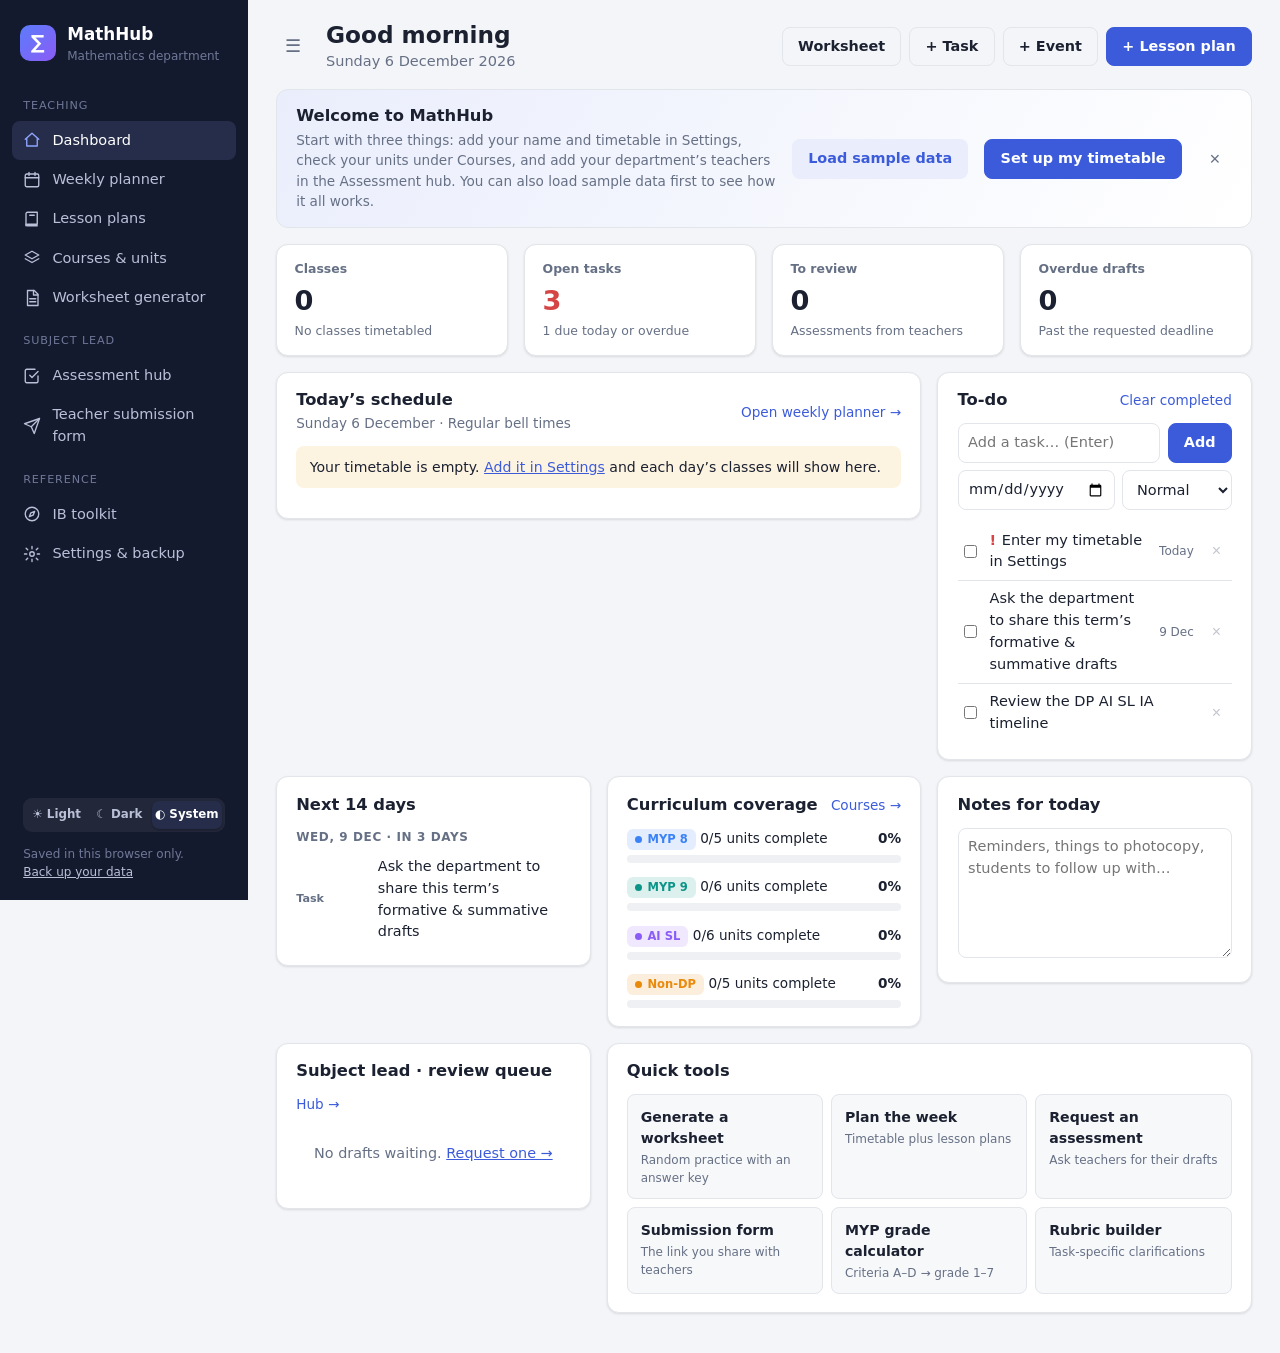
==== index.html @ 307de006 "Add files via upload" ====
<!DOCTYPE html>
<html lang="en">
<head>
  <meta charset="UTF-8">
  <meta name="viewport" content="width=device-width, initial-scale=1">
  <title>Dashboard · MathHub</title>
  <link rel="stylesheet" href="assets/css/style.css">
  <script>try{var t=localStorage.getItem("mathhub.theme");if(t==="light"||t==="dark")document.documentElement.dataset.theme=t;}catch(e){}</script>
</head>
<body data-page="dashboard">
<div class="app">
  <aside class="sidebar" id="sidebar"></aside>
  <div class="main">
    <header class="topbar">
      <button class="icon-btn menu-btn" id="menuBtn" aria-label="Open menu">☰</button>
      <div class="topbar-title">
        <h1 id="greeting">Welcome</h1>
        <p class="muted" id="todayLabel"></p>
      </div>
      <div class="topbar-actions">
        <a class="btn btn-ghost" href="worksheets.html">Worksheet</a>
        <button class="btn btn-ghost" id="qaTask">+ Task</button>
        <button class="btn btn-ghost" id="qaEvent">+ Event</button>
        <button class="btn btn-primary" id="qaLesson">+ Lesson plan</button>
      </div>
    </header>

    <main class="content">
      <div id="onboarding"></div>
      <section class="stats" id="stats"></section>

      <div class="dash-grid">
        <section class="card span-2">
          <div class="card-head">
            <div><h2 id="schedTitle">Today’s schedule</h2><p class="muted small" id="schedSub"></p></div>
            <a class="link" href="planner.html">Open weekly planner →</a>
          </div>
          <div id="schedule"></div>
        </section>

        <section class="card">
          <div class="card-head"><h2>To-do</h2><button class="link" id="clearDone">Clear completed</button></div>
          <form id="taskForm" class="task-form" autocomplete="off">
            <input id="taskText" placeholder="Add a task… (Enter)" aria-label="New task">
            <button class="btn btn-primary" type="submit">Add</button>
            <div class="task-opts">
              <input type="date" id="taskDue" aria-label="Due date">
              <select id="taskPri" aria-label="Priority">
                <option value="normal">Normal</option>
                <option value="high">High priority</option>
                <option value="low">Low</option>
              </select>
            </div>
          </form>
          <ul id="taskList" class="task-list"></ul>
        </section>

        <section class="card">
          <div class="card-head"><h2>Next 14 days</h2></div>
          <div id="agenda"></div>
        </section>

        <section class="card">
          <div class="card-head"><h2>Curriculum coverage</h2><a class="link" href="courses.html">Courses →</a></div>
          <div id="progress" class="course-progress"></div>
        </section>

        <section class="card">
          <div class="card-head"><h2>Notes for today</h2><span class="save-state" id="noteState"></span></div>
          <textarea id="dayNote" class="note-area" placeholder="Reminders, things to photocopy, students to follow up with…"></textarea>
        </section>

        <section class="card">
          <div class="card-head"><h2>Subject lead · review queue</h2><a class="link" href="assessments.html">Hub →</a></div>
          <div id="review"></div>
        </section>

        <section class="card span-2">
          <div class="card-head"><h2>Quick tools</h2></div>
          <div class="quick-grid" style="grid-template-columns:repeat(auto-fit,minmax(170px,1fr))">
            <a class="quick" href="worksheets.html"><strong>Generate a worksheet</strong><span>Random practice with an answer key</span></a>
            <a class="quick" href="planner.html"><strong>Plan the week</strong><span>Timetable plus lesson plans</span></a>
            <a class="quick" href="assessments.html"><strong>Request an assessment</strong><span>Ask teachers for their drafts</span></a>
            <a class="quick" href="submit.html"><strong>Submission form</strong><span>The link you share with teachers</span></a>
            <a class="quick" href="toolkit.html#grades"><strong>MYP grade calculator</strong><span>Criteria A–D → grade 1–7</span></a>
            <a class="quick" href="toolkit.html#rubric"><strong>Rubric builder</strong><span>Task-specific clarifications</span></a>
          </div>
        </section>
      </div>
    </main>
  </div>
</div>
<script src="assets/js/core.js"></script>
<script src="assets/js/dashboard.js"></script>
</body>
</html>
---- assets/css/style.css ----
/* ============================================================
   MathHub — shared styles
   ============================================================ */
:root {
  --bg: #f4f5f8;
  --surface: #ffffff;
  --surface-2: #f7f8fa;
  --surface-3: #eef0f4;
  --text: #1b2130;
  --muted: #667085;
  --faint: #98a2b3;
  --border: #e2e5ea;
  --primary: #3b5bdb;
  --primary-hover: #2f4bc2;
  --primary-soft: #eaeefc;
  --on-primary: #ffffff;
  --danger: #d64545;
  --danger-soft: #fdecec;
  --success: #23945f;
  --success-soft: #e5f5ec;
  --warning: #b86e00;
  --warning-soft: #fdf3e1;
  --info: #2574b8;
  --info-soft: #e6f0fa;
  --sidebar-bg: #141a2e;
  --sidebar-text: #b9c0d8;
  --sidebar-muted: #6f7897;
  --sidebar-active: #252d4a;
  --radius: 12px;
  --radius-sm: 8px;
  --shadow: 0 1px 2px rgba(16, 24, 40, .05), 0 1px 3px rgba(16, 24, 40, .07);
  --shadow-lg: 0 24px 48px rgba(16, 24, 40, .22);
  color-scheme: light;
}
/* Dark palette: chosen explicitly (data-theme="dark"), or by the system unless Light was chosen. */
:root[data-theme="dark"] {
  --bg: #0f1320;
  --surface: #171c2b;
  --surface-2: #1c2233;
  --surface-3: #242b3f;
  --text: #e6e9f2;
  --muted: #9aa3b8;
  --faint: #6c7590;
  --border: #2a3147;
  --primary: #7b95ff;
  --primary-hover: #93a8ff;
  --primary-soft: #232c4f;
  --on-primary: #0f1320;
  --danger: #f07171;
  --danger-soft: #3a1f25;
  --success: #4cc38a;
  --success-soft: #173226;
  --warning: #f0b04f;
  --warning-soft: #35291a;
  --info: #62a8ea;
  --info-soft: #16283c;
  --sidebar-bg: #0b0e18;
  --sidebar-active: #1d2438;
  --shadow: none;
  color-scheme: dark;
}
@media (prefers-color-scheme: dark) {
  :root:not([data-theme="light"]) {
    --bg: #0f1320;
    --surface: #171c2b;
    --surface-2: #1c2233;
    --surface-3: #242b3f;
    --text: #e6e9f2;
    --muted: #9aa3b8;
    --faint: #6c7590;
    --border: #2a3147;
    --primary: #7b95ff;
    --primary-hover: #93a8ff;
    --primary-soft: #232c4f;
    --on-primary: #0f1320;
    --danger: #f07171;
    --danger-soft: #3a1f25;
    --success: #4cc38a;
    --success-soft: #173226;
    --warning: #f0b04f;
    --warning-soft: #35291a;
    --info: #62a8ea;
    --info-soft: #16283c;
    --sidebar-bg: #0b0e18;
    --sidebar-active: #1d2438;
    --shadow: none;
    color-scheme: dark;
  }
}

* { box-sizing: border-box; }
html { -webkit-text-size-adjust: 100%; }
body {
  margin: 0;
  font-family: "Segoe UI", system-ui, -apple-system, Roboto, "Helvetica Neue", Arial, sans-serif;
  font-size: 14.5px;
  line-height: 1.5;
  color: var(--text);
  background: var(--bg);
}
h1, h2, h3, h4 { margin: 0; line-height: 1.25; }
h1 { font-size: 1.45rem; font-weight: 700; }
h2 { font-size: 1.02rem; font-weight: 650; }
h3 { font-size: .95rem; font-weight: 650; }
p { margin: 0 0 .6rem; }
a { color: var(--primary); }
small { font-size: .8em; }
.muted { color: var(--muted); }
.faint { color: var(--faint); }
.small { font-size: .85rem; }
.nowrap { white-space: nowrap; }
.hidden, [hidden] { display: none !important; }
.sr-only { position: absolute; width: 1px; height: 1px; overflow: hidden; clip: rect(0 0 0 0); }

/* ---------- App shell ---------- */
.app { display: flex; min-height: 100vh; }
.sidebar {
  width: 248px; flex: 0 0 248px;
  background: var(--sidebar-bg); color: var(--sidebar-text);
  display: flex; flex-direction: column;
  position: sticky; top: 0; height: 100vh; overflow-y: auto;
  padding: 1rem .75rem;
}
.brand { display: flex; align-items: center; gap: .7rem; padding: .35rem .5rem 1.1rem; text-decoration: none; color: #fff; }
.brand-mark {
  width: 36px; height: 36px; border-radius: 10px; display: grid; place-items: center;
  background: linear-gradient(135deg, #5b7cfa, #8b5cf6); color: #fff; font-size: 1.2rem; font-weight: 700;
}
.brand strong { display: block; font-size: 1.05rem; }
.brand small { display: block; color: var(--sidebar-muted); font-size: .75rem; max-width: 160px; overflow: hidden; text-overflow: ellipsis; white-space: nowrap; }
.nav-section { font-size: .7rem; text-transform: uppercase; letter-spacing: .08em; color: var(--sidebar-muted); padding: 1rem .7rem .35rem; }
.nav-link {
  display: flex; align-items: center; gap: .7rem; padding: .55rem .7rem; border-radius: 8px;
  color: var(--sidebar-text); text-decoration: none; font-weight: 500;
}
.nav-link:hover { background: rgba(255, 255, 255, .05); color: #fff; }
.nav-link.active { background: var(--sidebar-active); color: #fff; }
.nav-link.active .ico { color: #8fa5ff; }
.nav-count { margin-left: auto; background: #d64545; color: #fff; border-radius: 999px; font-size: .7rem; padding: 0 .45rem; font-weight: 700; }
.sidebar-foot { margin-top: auto; padding: 1rem .7rem .2rem; font-size: .75rem; color: var(--sidebar-muted); }
.sidebar-foot a { color: var(--sidebar-text); }
.theme-switch { display: flex; gap: 2px; padding: 3px; border-radius: 9px; background: rgba(255, 255, 255, .06); margin-bottom: .8rem; }
.theme-switch button {
  flex: 1; border: 0; background: transparent; color: var(--sidebar-text); font: inherit; font-size: .74rem; font-weight: 600;
  padding: .32rem .2rem; border-radius: 7px; cursor: pointer; white-space: nowrap;
}
.theme-switch button:hover { color: #fff; }
.theme-switch button.active { background: var(--sidebar-active); color: #fff; box-shadow: 0 1px 2px rgba(0, 0, 0, .3); }
.plain-head .theme-switch { margin: 0 0 0 auto; background: var(--surface-3); flex: 0 0 auto; }
.plain-head .theme-switch button { color: var(--muted); padding-inline: .6rem; }
.plain-head .theme-switch button:hover { color: var(--text); }
.plain-head .theme-switch button.active { background: var(--surface); color: var(--text); }
@media (max-width: 560px) { .plain-head { flex-wrap: wrap; } .plain-head .theme-switch button span { display: none; } }
.ico { width: 18px; height: 18px; flex: 0 0 18px; }

.main { flex: 1; min-width: 0; display: flex; flex-direction: column; }
.topbar {
  display: flex; align-items: center; gap: 1rem; flex-wrap: wrap;
  padding: 1.25rem 1.75rem 1rem;
}
.topbar-title { flex: 1; min-width: 200px; }
.topbar-title p { margin: .15rem 0 0; }
.topbar-actions { display: flex; gap: .5rem; flex-wrap: wrap; }
.menu-btn { display: none; }
.content { padding: 0 1.75rem 2.5rem; }
.scrim { display: none; }

@media (max-width: 960px) {
  .sidebar { position: fixed; left: 0; top: 0; z-index: 60; transform: translateX(-100%); transition: transform .2s ease; }
  body.nav-open .sidebar { transform: none; }
  body.nav-open .scrim { display: block; position: fixed; inset: 0; background: rgba(0, 0, 0, .4); z-index: 50; }
  .menu-btn { display: inline-grid; }
  .topbar { padding: 1rem 1rem .75rem; }
  .content { padding: 0 1rem 2rem; }
}

/* ---------- Buttons & inputs ---------- */
.btn {
  display: inline-flex; align-items: center; justify-content: center; gap: .4rem;
  font: inherit; font-weight: 600; font-size: .9rem;
  padding: .5rem .95rem; border-radius: var(--radius-sm); border: 1px solid var(--border);
  background: var(--surface); color: var(--text); cursor: pointer; text-decoration: none; white-space: nowrap;
}
.btn:hover { background: var(--surface-3); }
.btn-primary { background: var(--primary); border-color: var(--primary); color: var(--on-primary); }
.btn-primary:hover { background: var(--primary-hover); }
.btn-soft { background: var(--primary-soft); border-color: transparent; color: var(--primary); }
.btn-soft:hover { background: var(--primary-soft); filter: brightness(.97); }
.btn-ghost { background: transparent; }
.btn-danger { background: var(--danger); border-color: var(--danger); color: #fff; }
.btn-danger-ghost { background: transparent; color: var(--danger); border-color: transparent; }
.btn-danger-ghost:hover { background: var(--danger-soft); }
.btn-sm { padding: .3rem .6rem; font-size: .8rem; }
.btn:disabled { opacity: .5; cursor: not-allowed; }
.icon-btn {
  display: inline-grid; place-items: center; width: 34px; height: 34px; border-radius: 8px;
  border: 1px solid transparent; background: transparent; color: var(--muted); cursor: pointer; font-size: 1.15rem; line-height: 1;
}
.icon-btn:hover { background: var(--surface-3); color: var(--text); }
.icon-btn.sm { width: 26px; height: 26px; font-size: 1rem; }
.link { background: none; border: 0; padding: 0; font: inherit; font-size: .85rem; color: var(--primary); cursor: pointer; text-decoration: none; }
.link:hover { text-decoration: underline; }

input, select, textarea {
  font: inherit; color: var(--text); background: var(--surface);
  border: 1px solid var(--border); border-radius: var(--radius-sm); padding: .45rem .6rem; width: 100%;
}
textarea { resize: vertical; min-height: 2.4rem; }
input:focus, select:focus, textarea:focus, .btn:focus-visible, .icon-btn:focus-visible, [tabindex]:focus-visible {
  outline: 2px solid var(--primary); outline-offset: 1px;
}
input[type=checkbox], input[type=radio] { width: auto; accent-color: var(--primary); }
label { display: flex; flex-direction: column; gap: .25rem; font-size: .8rem; font-weight: 600; color: var(--muted); }
label.inline { flex-direction: row; align-items: center; gap: .45rem; font-weight: 500; color: var(--text); font-size: .88rem; }
.form-grid { display: grid; grid-template-columns: 1fr 1fr; gap: .8rem 1rem; }
.form-grid .span-2 { grid-column: 1 / -1; }
.form-row { display: flex; gap: .6rem; flex-wrap: wrap; align-items: flex-end; }
.form-row > * { flex: 1; min-width: 120px; }
@media (max-width: 640px) { .form-grid { grid-template-columns: 1fr; } }

.chip-group { display: flex; flex-wrap: wrap; gap: .4rem; }
.chip-check {
  display: inline-flex; flex-direction: row; align-items: center; gap: .35rem; font-weight: 500; font-size: .82rem; color: var(--text);
  border: 1px solid var(--border); border-radius: 999px; padding: .25rem .7rem .25rem .5rem; cursor: pointer; background: var(--surface);
}
.chip-check:has(input:checked) { background: var(--primary-soft); border-color: var(--primary); color: var(--primary); }
.chip { display: inline-block; font-size: .75rem; padding: .1rem .55rem; border-radius: 999px; background: var(--surface-3); color: var(--muted); font-weight: 600; }

/* ---------- Cards & layout ---------- */
.card { background: var(--surface); border: 1px solid var(--border); border-radius: var(--radius); box-shadow: var(--shadow); padding: 1.1rem 1.2rem; min-width: 0; }
.card-head { display: flex; align-items: center; justify-content: space-between; gap: .75rem; margin-bottom: .8rem; flex-wrap: wrap; }
.card-head p { margin: .15rem 0 0; }
.grid-2 { display: grid; grid-template-columns: repeat(2, minmax(0, 1fr)); gap: 1rem; }
.grid-3 { display: grid; grid-template-columns: repeat(3, minmax(0, 1fr)); gap: 1rem; }
@media (max-width: 1100px) { .grid-3 { grid-template-columns: repeat(2, minmax(0, 1fr)); } }
@media (max-width: 760px) { .grid-2, .grid-3 { grid-template-columns: 1fr; } }
.stack { display: flex; flex-direction: column; gap: 1rem; }
.toolbar { display: flex; gap: .6rem; flex-wrap: wrap; align-items: center; margin-bottom: 1rem; }
.toolbar .grow { flex: 1; }
.toolbar select, .toolbar input { width: auto; min-width: 140px; }
.empty { color: var(--muted); padding: 1rem 0; text-align: center; font-size: .9rem; list-style: none; }
.empty-hint { background: var(--warning-soft); color: var(--text); border-radius: var(--radius-sm); padding: .65rem .85rem; font-size: .88rem; margin-bottom: .75rem; }
.divider { height: 1px; background: var(--border); margin: 1rem 0; }

.banner {
  display: flex; gap: 1rem; align-items: center; flex-wrap: wrap;
  background: linear-gradient(120deg, var(--primary-soft), var(--surface));
  border: 1px solid var(--border); border-radius: var(--radius); padding: 1rem 1.2rem; margin-bottom: 1rem;
}
.banner > div { flex: 1; min-width: 240px; }
.banner h2 { margin-bottom: .2rem; }

/* ---------- Badges ---------- */
.badge { display: inline-flex; align-items: center; gap: .3rem; font-size: .72rem; font-weight: 700; padding: .12rem .5rem; border-radius: 999px; white-space: nowrap; }
.tone-neutral { background: var(--surface-3); color: var(--muted); }
.tone-info { background: var(--info-soft); color: var(--info); }
.tone-warning { background: var(--warning-soft); color: var(--warning); }
.tone-danger { background: var(--danger-soft); color: var(--danger); }
.tone-success { background: var(--success-soft); color: var(--success); }
.course-tag {
  display: inline-flex; align-items: center; gap: .35rem; font-size: .72rem; font-weight: 700; white-space: nowrap;
  padding: .12rem .5rem; border-radius: 6px; color: var(--c); background: color-mix(in srgb, var(--c) 14%, transparent);
}
.course-tag::before { content: ""; width: 7px; height: 7px; border-radius: 50%; background: var(--c); }
.dot { display: inline-block; width: 8px; height: 8px; border-radius: 50%; background: var(--faint); flex: 0 0 8px; }
.dot.tone-info { background: var(--info); }
.dot.tone-success { background: var(--success); }
.dot.tone-warning { background: var(--warning); }

/* ---------- Progress ---------- */
.progress { height: 8px; background: var(--surface-3); border-radius: 999px; overflow: hidden; }
.progress > span { display: block; height: 100%; background: var(--c, var(--primary)); border-radius: 999px; transition: width .3s; }

/* ---------- Stats ---------- */
.stats { display: grid; grid-template-columns: repeat(auto-fit, minmax(170px, 1fr)); gap: 1rem; margin-bottom: 1rem; }
.stat { background: var(--surface); border: 1px solid var(--border); border-radius: var(--radius); padding: .9rem 1.1rem; box-shadow: var(--shadow); text-decoration: none; color: inherit; display: block; }
.stat:hover { border-color: var(--primary); }
.stat-label { font-size: .78rem; color: var(--muted); font-weight: 600; }
.stat-value { font-size: 1.7rem; font-weight: 700; margin-top: .15rem; font-variant-numeric: tabular-nums; }
.stat-sub { font-size: .78rem; color: var(--muted); }
.stat.alert .stat-value { color: var(--danger); }

/* ---------- Dashboard ---------- */
.dash-grid { display: grid; grid-template-columns: repeat(3, minmax(0, 1fr)); gap: 1rem; align-items: start; }
.dash-grid .span-2 { grid-column: span 2; }
.dash-col { display: flex; flex-direction: column; gap: 1rem; min-width: 0; }
@media (max-width: 1150px) { .dash-grid { grid-template-columns: 1fr 1fr; } }
@media (max-width: 760px) { .dash-grid { grid-template-columns: 1fr; } .dash-grid .span-2 { grid-column: auto; } }

.sched { list-style: none; margin: 0; padding: 0; display: flex; flex-direction: column; gap: .4rem; }
.sched-row { display: flex; gap: .9rem; align-items: stretch; }
.sched-time { width: 54px; flex: 0 0 54px; font-weight: 700; font-size: .85rem; font-variant-numeric: tabular-nums; padding-top: .55rem; }
.sched-time small { display: block; color: var(--faint); font-weight: 500; }
.sched-body {
  flex: 1; min-width: 0; border-left: 4px solid var(--c, var(--border)); background: var(--surface-2);
  border-radius: 0 var(--radius-sm) var(--radius-sm) 0; padding: .5rem .75rem; display: flex; align-items: center; gap: .75rem; flex-wrap: wrap;
}
.sched-row.free .sched-body { background: transparent; border-left-color: var(--border); padding-block: .3rem; }
.sched-row.free .sched-time { padding-top: .3rem; color: var(--faint); }
.sched-class { font-weight: 700; min-width: 70px; }
.sched-lesson { flex: 1; min-width: 160px; text-align: left; background: none; border: 0; padding: 0; font: inherit; color: var(--text); cursor: pointer; display: flex; align-items: center; gap: .45rem; }
.sched-lesson:hover span { text-decoration: underline; }

.task-form { display: grid; grid-template-columns: 1fr auto; gap: .45rem; margin-bottom: .75rem; }
.task-form .task-opts { grid-column: 1 / -1; display: flex; gap: .45rem; }
.task-form .task-opts > * { flex: 1; }
.task-list { list-style: none; margin: 0; padding: 0; max-height: 360px; overflow-y: auto; }
.task { display: flex; align-items: center; gap: .6rem; padding: .45rem .15rem; border-bottom: 1px solid var(--border); }
.task:last-child { border-bottom: 0; }
.task-text { flex: 1; min-width: 0; overflow-wrap: anywhere; }
.task.done .task-text { text-decoration: line-through; color: var(--faint); }
.task.pri-high .task-text::before { content: "!"; color: var(--danger); font-weight: 800; margin-right: .35rem; }
.task-due { font-size: .75rem; color: var(--muted); white-space: nowrap; }
.task-due.overdue { color: var(--danger); font-weight: 700; }
.task .icon-btn { opacity: .4; }
.task:hover .icon-btn { opacity: 1; }

.note-area { min-height: 130px; }
.save-state { font-size: .75rem; color: var(--faint); }

.agenda { list-style: none; margin: 0; padding: 0; }
.agenda-day { font-size: .75rem; font-weight: 700; text-transform: uppercase; letter-spacing: .05em; color: var(--muted); margin: .8rem 0 .35rem; }
.agenda-day:first-child { margin-top: 0; }
.agenda-item { display: flex; align-items: center; gap: .6rem; padding: .3rem 0; font-size: .9rem; }
.agenda-kind { font-size: .7rem; font-weight: 700; color: var(--muted); width: 72px; flex: 0 0 72px; }

.course-progress { display: flex; flex-direction: column; gap: .85rem; }
.course-progress a { text-decoration: none; color: inherit; display: block; }
.cp-top { display: flex; justify-content: space-between; gap: .5rem; font-size: .88rem; margin-bottom: .3rem; }

.quick-grid { display: grid; grid-template-columns: 1fr 1fr; gap: .5rem; }
.quick { display: flex; flex-direction: column; gap: .15rem; padding: .7rem .8rem; border: 1px solid var(--border); border-radius: var(--radius-sm); text-decoration: none; color: var(--text); background: var(--surface-2); }
.quick:hover { border-color: var(--primary); }
.quick strong { font-size: .88rem; }
.quick span { font-size: .75rem; color: var(--muted); }

.review-list { list-style: none; margin: 0; padding: 0; }
.review-list li { display: flex; gap: .6rem; align-items: center; padding: .5rem 0; border-bottom: 1px solid var(--border); }
.review-list li:last-child { border-bottom: 0; }
.review-list a { color: var(--text); text-decoration: none; font-weight: 600; }
.review-list .grow { flex: 1; min-width: 0; }

/* ---------- Tables ---------- */
.table-wrap { overflow-x: auto; border: 1px solid var(--border); border-radius: var(--radius); background: var(--surface); }
.table { width: 100%; border-collapse: collapse; font-size: .88rem; }
.table th { text-align: left; font-size: .75rem; text-transform: uppercase; letter-spacing: .04em; color: var(--muted); font-weight: 700; background: var(--surface-2); }
.table th, .table td { padding: .6rem .8rem; border-bottom: 1px solid var(--border); vertical-align: middle; }
.table tr:last-child td { border-bottom: 0; }
.table tbody tr.clickable { cursor: pointer; }
.table tbody tr.clickable:hover { background: var(--surface-2); }
.table .num { text-align: right; font-variant-numeric: tabular-nums; }

/* ---------- Tabs ---------- */
.tabs { display: flex; gap: .3rem; border-bottom: 1px solid var(--border); margin-bottom: 1.1rem; overflow-x: auto; }
.tab {
  background: none; border: 0; border-bottom: 3px solid transparent; padding: .6rem .9rem; font: inherit; font-weight: 600;
  color: var(--muted); cursor: pointer; white-space: nowrap; display: inline-flex; align-items: center; gap: .45rem;
}
.tab:hover { color: var(--text); }
.tab.active { color: var(--text); border-bottom-color: var(--c, var(--primary)); }

/* ---------- Modal ---------- */
dialog.modal {
  border: 0; padding: 0; border-radius: 16px; width: min(640px, calc(100vw - 2rem)); max-height: calc(100vh - 2rem);
  background: var(--surface); color: var(--text); box-shadow: var(--shadow-lg);
}
dialog.modal.wide { width: min(960px, calc(100vw - 2rem)); }
dialog.modal::backdrop { background: rgba(10, 14, 28, .5); }
.modal-inner { display: flex; flex-direction: column; max-height: calc(100vh - 2rem); }
.modal-head { display: flex; align-items: center; justify-content: space-between; gap: 1rem; padding: 1rem 1.25rem; border-bottom: 1px solid var(--border); }
.modal-body { padding: 1.1rem 1.25rem; overflow-y: auto; }
.modal-foot { display: flex; gap: .5rem; justify-content: flex-end; padding: .85rem 1.25rem; border-top: 1px solid var(--border); flex-wrap: wrap; }
.modal-foot .spacer { flex: 1; }

/* ---------- Toast ---------- */
.toasts { position: fixed; bottom: 1.25rem; right: 1.25rem; z-index: 999; display: flex; flex-direction: column; gap: .5rem; }
.toast { background: #1b2130; color: #fff; padding: .65rem 1rem; border-radius: 10px; box-shadow: var(--shadow-lg); font-size: .9rem; animation: toast-in .2s ease; max-width: 360px; }
.toast.error { background: #b83232; }
.toast.success { background: #1e7d50; }
@keyframes toast-in { from { opacity: 0; transform: translateY(8px); } }

/* ---------- Planner ---------- */
.week-nav { display: flex; align-items: center; gap: .4rem; flex-wrap: wrap; }
.week-label { font-weight: 700; min-width: 200px; text-align: center; }
.planner-wrap { overflow-x: auto; border: 1px solid var(--border); border-radius: var(--radius); background: var(--surface); }
.planner { width: 100%; border-collapse: collapse; table-layout: fixed; min-width: 820px; }
.planner th, .planner td { border: 1px solid var(--border); vertical-align: top; }
.planner thead th { padding: .6rem; font-size: .85rem; background: var(--surface-2); }
.planner thead th small { display: block; color: var(--muted); font-weight: 500; }
.planner thead th.is-today { background: var(--primary-soft); color: var(--primary); }
.planner .period-cell { width: 110px; padding: .55rem .6rem; text-align: left; font-size: .8rem; background: var(--surface-2); }
.planner .period-cell small { display: block; color: var(--muted); font-weight: 500; }
.pcell { height: 84px; padding: .45rem .55rem; cursor: pointer; position: relative; font-size: .82rem; }
.pcell:hover { background: var(--surface-2); }
.pcell.slot { border-left: 4px solid var(--c); background: color-mix(in srgb, var(--c) 6%, var(--surface)); }
.pcell.slot:hover { background: color-mix(in srgb, var(--c) 12%, var(--surface)); }
.pcell-class { font-weight: 700; color: var(--c); font-size: .78rem; }
.pcell-title { font-weight: 600; margin-top: .15rem; display: -webkit-box; -webkit-line-clamp: 2; -webkit-box-orient: vertical; overflow: hidden; }
.pcell-empty { color: var(--faint); font-style: italic; margin-top: .15rem; }
.pcell .add-hint { position: absolute; inset: 0; display: grid; place-items: center; color: var(--faint); font-size: 1.3rem; opacity: 0; }
.pcell:hover .add-hint { opacity: 1; }
.pcell .badge { margin-top: .3rem; }
.planner .notes-row td { padding: .4rem; }
.planner .notes-row textarea { font-size: .8rem; min-height: 70px; border-style: dashed; }
.planner td.is-today { box-shadow: inset 0 0 0 2px var(--primary-soft); }

.week-scroll { overflow-x: auto; padding-bottom: .4rem; }
.week-grid { display: grid; gap: .75rem; min-width: 960px; align-items: start; }
.day-col { background: var(--surface); border: 1px solid var(--border); border-radius: var(--radius); box-shadow: var(--shadow); min-width: 0; }
.day-col.is-today { border-color: var(--primary); box-shadow: 0 0 0 2px var(--primary-soft); }
.day-head { padding: .65rem .8rem; border-bottom: 1px solid var(--border); display: flex; flex-wrap: wrap; align-items: baseline; gap: .1rem .45rem; background: var(--surface-2); border-radius: var(--radius) var(--radius) 0 0; }
.day-col.is-today .day-head { background: var(--primary-soft); color: var(--primary); }
.day-head span { color: var(--muted); font-size: .85rem; }
.day-head small { flex-basis: 100%; color: var(--faint); font-size: .72rem; }
.day-body { padding: .55rem; display: flex; flex-direction: column; gap: .45rem; }
.slot {
  border: 1px solid var(--border); border-left: 4px solid var(--c, var(--border)); border-radius: var(--radius-sm);
  padding: .45rem .55rem; cursor: pointer; font-size: .82rem; background: color-mix(in srgb, var(--c, transparent) 6%, var(--surface));
}
.slot:hover { background: color-mix(in srgb, var(--c, var(--faint)) 13%, var(--surface)); }
.slot-top { display: flex; justify-content: space-between; gap: .4rem; }
.slot-time { font-weight: 700; font-variant-numeric: tabular-nums; font-size: .78rem; }
.slot-div { color: var(--muted); font-size: .72rem; font-weight: 600; }
.slot-class { font-weight: 700; color: var(--c); margin-top: .1rem; }
.slot-title { font-weight: 600; margin: .1rem 0 .25rem; }
.slot-empty { color: var(--faint); font-style: italic; }
.slot.free { display: flex; align-items: center; gap: .5rem; border-style: dashed; border-left-width: 1px; background: transparent; color: var(--faint); padding-block: .3rem; }
.slot.free .slot-plus { margin-left: auto; font-size: 1rem; }
.slot.free:hover { color: var(--text); background: var(--surface-2); }
.day-add { justify-content: center; border-style: dashed; color: var(--muted); }
.day-note { font-size: .8rem; min-height: 64px; border-style: dashed; }

/* timeline view */
.seg { display: inline-flex; border: 1px solid var(--border); border-radius: 8px; overflow: hidden; }
.seg button { border: 0; background: var(--surface); padding: .38rem .85rem; font: inherit; font-size: .85rem; font-weight: 600; color: var(--muted); cursor: pointer; }
.seg button + button { border-left: 1px solid var(--border); }
.seg button.active { background: var(--primary); color: var(--on-primary); }
.week-grid.timeline { gap: .5rem .6rem; }
.tl-headcell .day-head { border-bottom: 0; border-radius: var(--radius); }
.tl-axis { position: relative; }
.tl-tick { position: absolute; right: 6px; transform: translateY(-50%); font-size: .72rem; font-weight: 600; color: var(--muted); font-variant-numeric: tabular-nums; }
.tl-day {
  position: relative; border: 1px solid var(--border); border-radius: var(--radius-sm);
  background-color: var(--surface); background-repeat: repeat;
  background-image: linear-gradient(to bottom, var(--border) 1px, transparent 1px),
    linear-gradient(to bottom, color-mix(in srgb, var(--border) 45%, transparent) 1px, transparent 1px);
}
.tl-day.is-today { border-color: var(--primary); box-shadow: 0 0 0 2px var(--primary-soft); }
.slot.tl-block { position: absolute; margin: 0; padding: .2rem .4rem; font-size: .74rem; line-height: 1.25; overflow: hidden; z-index: 1; display: flex; flex-direction: column; gap: .05rem; box-shadow: var(--shadow); }
.tl-line { white-space: nowrap; overflow: hidden; text-overflow: ellipsis; }
.tl-line .slot-class { margin: 0; }
.tl-line .slot-time { font-size: .72rem; }
.tl-title { font-weight: 600; overflow: hidden; display: -webkit-box; -webkit-line-clamp: 2; -webkit-box-orient: vertical; }
.tl-block.tiny { justify-content: center; gap: 0; }
.tl-block.tiny .tl-line .slot-div { display: none; }
.tl-block.tiny .tl-title { -webkit-line-clamp: 1; padding-right: 2.3rem; }
.tl-block.unplanned { background: repeating-linear-gradient(135deg, color-mix(in srgb, var(--c) 10%, var(--surface)) 0 6px, var(--surface) 6px 12px); }
.tl-block.clash { outline: 2px solid var(--danger); outline-offset: -2px; }
.slot.tl-block.free { justify-content: center; align-items: center; font-size: .68rem; padding: 0 .3rem; box-shadow: none; }
.tl-gap {
  position: absolute; left: 4px; right: 4px; z-index: 0; display: grid; place-items: center;
  font-size: .7rem; font-weight: 600; color: var(--faint); border-radius: 6px;
}
.tl-now { position: absolute; left: -1px; right: -1px; height: 2px; background: var(--danger); z-index: 3; pointer-events: none; }
.tl-now::before { content: ""; position: absolute; left: -5px; top: -4px; width: 10px; height: 10px; border-radius: 50%; background: var(--danger); }
.tl-foot { padding: 0; }
/* very short blocks (e.g. a 10-minute event): one compact line, expands on hover/focus */
.slot.tl-block.micro { padding: 0 .35rem; justify-content: center; min-height: 0; }
.tl-micro { font-size: .66rem; line-height: 1.15; white-space: nowrap; overflow: hidden; text-overflow: ellipsis; }
.tl-micro .slot-time { font-size: .64rem; }
.tl-micro .slot-class { margin: 0; }
.tl-micro .micro-loc { color: var(--muted); font-weight: 600; }
.tl-micro .micro-end { display: none; }
.slot.tl-block.micro:hover .micro-end, .slot.tl-block.micro:focus .micro-end { display: inline; }
.slot.tl-block.micro:hover .micro-loc, .slot.tl-block.micro:focus .micro-loc { display: block; margin-top: .1rem; }
.slot.tl-block.micro:hover, .slot.tl-block.micro:focus {
  height: auto !important; min-height: 30px; left: 2px !important; width: calc(100% - 4px) !important;
  z-index: 6; padding: .3rem .45rem; box-shadow: var(--shadow-lg); background: color-mix(in srgb, var(--c) 22%, var(--surface));
}
.slot.tl-block.micro:hover .tl-micro, .slot.tl-block.micro:focus .tl-micro { white-space: normal; overflow: visible; font-size: .74rem; }
.print-grid .slot.tl-block.micro { padding: 0 3px; }
.print-grid .tl-micro, .print-grid .tl-micro .slot-time { font-size: 6.5px; line-height: 1.1; }
.slot.ev-block, .slot.ev-card { background: color-mix(in srgb, var(--c) 20%, var(--surface)); border-color: color-mix(in srgb, var(--c) 45%, var(--border)); border-left-color: var(--c); }
.slot.ev-block:hover, .slot.ev-card:hover { background: color-mix(in srgb, var(--c) 30%, var(--surface)); }
.slot.ev-block .slot-class, .slot.ev-card .slot-class { color: var(--text); }
.tl-day { cursor: copy; }
.tl-day .slot { cursor: pointer; }
.day-add-row { display: flex; gap: .4rem; }
.day-add-row .day-add { flex: 1; }
.color-dot { position: relative; width: 28px; height: 28px; border-radius: 50%; background: var(--c); cursor: pointer; flex-direction: row; }
.color-dot input { position: absolute; opacity: 0; inset: 0; margin: 0; cursor: pointer; }
.color-dot:has(input:checked) { box-shadow: 0 0 0 3px var(--surface), 0 0 0 5px var(--c); }
.color-dot:has(input:focus-visible) { outline: 2px solid var(--primary); outline-offset: 4px; }
.sched-row.event .sched-body { background: color-mix(in srgb, var(--c) 12%, var(--surface-2)); }
.tl-end { position: absolute; right: 5px; bottom: 2px; font-size: .66rem; font-weight: 700; color: var(--muted); font-variant-numeric: tabular-nums; background: inherit; }
.tl-block:not(.tiny) { padding-bottom: .9rem; }
.slot.tl-block.free .tl-end { font-weight: 600; color: var(--faint); }
.tl-block.short .tl-title { -webkit-line-clamp: 1; }
.tl-room { text-align: left; line-height: 1.2; margin: .05rem 0 .1rem; }
.slot-room { display: inline-block; font-size: .66rem; font-weight: 700; color: var(--text); background: var(--surface-3); border-radius: 4px; padding: 0 .3rem; vertical-align: 1px; }

/* ---------- Lessons ---------- */
.lesson-group { margin-bottom: 1.2rem; }
.lesson-group > h3 { font-size: .78rem; text-transform: uppercase; letter-spacing: .06em; color: var(--muted); margin-bottom: .5rem; }
.lesson-card { display: flex; gap: 1rem; align-items: flex-start; background: var(--surface); border: 1px solid var(--border); border-left: 4px solid var(--c); border-radius: var(--radius); padding: .8rem 1rem; margin-bottom: .5rem; }
.lesson-card .grow { flex: 1; min-width: 0; }
.lesson-card h4 { font-size: .98rem; margin-bottom: .2rem; }
.lesson-meta { display: flex; gap: .45rem; align-items: center; flex-wrap: wrap; font-size: .8rem; color: var(--muted); }
.lesson-obj { font-size: .85rem; color: var(--muted); margin-top: .35rem; white-space: pre-line; display: -webkit-box; -webkit-line-clamp: 2; -webkit-box-orient: vertical; overflow: hidden; }
.lesson-actions { display: flex; gap: .25rem; flex-wrap: wrap; }

/* ---------- Courses ---------- */
.course-summary { display: grid; grid-template-columns: repeat(auto-fit, minmax(150px, 1fr)); gap: .8rem; margin-bottom: 1rem; }
.course-summary .card { padding: .8rem 1rem; }
.unit-card { background: var(--surface); border: 1px solid var(--border); border-radius: var(--radius); margin-bottom: .7rem; box-shadow: var(--shadow); }
.unit-card > summary { list-style: none; cursor: pointer; display: flex; gap: .9rem; align-items: center; padding: .85rem 1rem; }
.unit-card > summary::-webkit-details-marker { display: none; }
.unit-num { width: 32px; height: 32px; border-radius: 9px; display: grid; place-items: center; font-weight: 700; background: color-mix(in srgb, var(--c) 15%, transparent); color: var(--c); flex: 0 0 32px; }
.unit-head { flex: 1; min-width: 0; }
.unit-head .progress { margin-top: .45rem; max-width: 320px; }
.unit-sub { font-size: .8rem; color: var(--muted); display: flex; gap: .5rem; flex-wrap: wrap; }
.unit-body { padding: 0 1rem 1rem 3.9rem; display: grid; grid-template-columns: 1.1fr 1fr; gap: 1.2rem; }
@media (max-width: 860px) { .unit-body { grid-template-columns: 1fr; padding-left: 1rem; } }
.soi { border-left: 3px solid var(--c); padding: .4rem .8rem; background: var(--surface-2); border-radius: 0 8px 8px 0; font-style: italic; margin-bottom: .7rem; }
.kv { display: grid; grid-template-columns: 130px 1fr; gap: .35rem .8rem; font-size: .86rem; }
.kv dt { color: var(--muted); font-weight: 600; }
.kv dd { margin: 0; }
.topic-list { list-style: none; margin: 0 0 .5rem; padding: 0; }
.topic-list li { display: flex; align-items: center; gap: .5rem; padding: .25rem 0; font-size: .9rem; }
.topic-list li.done span { color: var(--faint); text-decoration: line-through; }
.topic-list .icon-btn { margin-left: auto; opacity: 0; }
.topic-list li:hover .icon-btn { opacity: 1; }
.status-select { width: auto; font-size: .8rem; padding: .25rem .4rem; }

/* ---------- Worksheets ---------- */
.ws-layout { display: grid; grid-template-columns: 340px minmax(0, 1fr); gap: 1.2rem; align-items: start; }
@media (max-width: 1100px) { .ws-layout { grid-template-columns: 1fr; } }
.ws-controls { position: sticky; top: 1rem; display: flex; flex-direction: column; gap: .9rem; }
.topic-picker { max-height: 330px; overflow-y: auto; border: 1px solid var(--border); border-radius: var(--radius-sm); }
.topic-row { display: flex; align-items: center; gap: .5rem; padding: .4rem .6rem; border-bottom: 1px solid var(--border); font-size: .88rem; }
.topic-row:last-child { border-bottom: 0; }
.topic-row label { flex: 1; flex-direction: row; align-items: center; gap: .5rem; font-weight: 500; color: var(--text); font-size: .88rem; cursor: pointer; }
.topic-row input[type=number] { width: 58px; padding: .2rem .35rem; }
.ws-preview { display: flex; flex-direction: column; gap: 1rem; }
.ws-actions { display: flex; gap: .5rem; flex-wrap: wrap; align-items: center; }

.sheet {
  background: #fff; color: #111; border-radius: 6px; box-shadow: var(--shadow-lg);
  padding: 2.2rem 2.4rem; font-family: "Cambria", "Georgia", "Times New Roman", serif; font-size: 15px; line-height: 1.55;
}
.sheet[contenteditable="true"]:focus { outline: 2px dashed #9fb0f5; }
.sheet-head { display: flex; justify-content: space-between; gap: 1.5rem; border-bottom: 2px solid #111; padding-bottom: .7rem; margin-bottom: 1rem; flex-wrap: wrap; }
.sheet-course { font-family: "Segoe UI", system-ui, sans-serif; font-size: .72rem; text-transform: uppercase; letter-spacing: .1em; color: #555; }
.sheet h2 { font-size: 1.45rem; font-weight: 700; margin-top: .15rem; }
.sheet-fields { font-family: "Segoe UI", system-ui, sans-serif; font-size: .8rem; line-height: 2.1; color: #333; }
.sheet-instr { font-style: italic; color: #333; margin-bottom: 1rem; }
.sheet h3 { font-family: "Segoe UI", system-ui, sans-serif; font-size: .82rem; text-transform: uppercase; letter-spacing: .08em; color: #333; margin: 1.1rem 0 .5rem; padding-bottom: .2rem; border-bottom: 1px solid #ccc; }
.qlist { margin: 0; padding-left: 1.7rem; }
.qlist li { padding: .25rem 0 .25rem .3rem; break-inside: avoid; }
.qlist.cols-2 { columns: 2; column-gap: 2.5rem; }
.qlist.space-md li { min-height: 5.2rem; }
.qlist.space-lg li { min-height: 8.5rem; }
.qlist .lvl { font-family: "Segoe UI", sans-serif; font-size: .62rem; color: #999; margin-left: .35rem; vertical-align: super; }
.sheet .answer-list li { min-height: 0; padding: .12rem 0; }
.sheet-foot { margin-top: 1.4rem; font-family: "Segoe UI", sans-serif; font-size: .7rem; color: #888; text-align: right; }
.frac { display: inline-flex; flex-direction: column; vertical-align: middle; text-align: center; font-size: .92em; margin: 0 .12em; line-height: 1.15; }
.frac > span:first-child { border-bottom: 1px solid currentColor; padding: 0 .2em; }
.frac > span:last-child { padding: 0 .2em; }
.eqs { display: inline-block; vertical-align: top; border-left: 2px solid #999; padding-left: .6rem; margin-top: .2rem; }
.mini-table { border-collapse: collapse; margin-top: .35rem; font-size: .9em; }
.mini-table td, .mini-table th { border: 1px solid #888; padding: .15rem .6rem; text-align: center; }
.ws-empty { border: 2px dashed var(--border); border-radius: var(--radius); padding: 3rem 1rem; text-align: center; color: var(--muted); }
@media (max-width: 640px) { .sheet { padding: 1.3rem 1.1rem; } .qlist.cols-2 { columns: 1; } }

/* ---------- Assessments ---------- */
.status-bar { display: grid; grid-template-columns: repeat(auto-fit, minmax(140px, 1fr)); gap: .75rem; margin-bottom: 1rem; }
.status-pill { border: 1px solid var(--border); border-radius: var(--radius); padding: .7rem .9rem; background: var(--surface); cursor: pointer; text-align: left; font: inherit; color: var(--text); }
.status-pill.active { border-color: var(--primary); box-shadow: 0 0 0 2px var(--primary-soft); }
.status-pill strong { display: block; font-size: 1.45rem; font-variant-numeric: tabular-nums; }
.status-pill span { font-size: .78rem; color: var(--muted); font-weight: 600; }
.overdue-text { color: var(--danger); font-weight: 700; }
.review-grid { display: grid; grid-template-columns: 1.2fr 1fr; gap: 1.3rem; }
@media (max-width: 800px) { .review-grid { grid-template-columns: 1fr; } }
.checklist { list-style: none; margin: 0; padding: 0; }
.checklist li { padding: .25rem 0; }
.checklist label { flex-direction: row; align-items: flex-start; gap: .5rem; font-weight: 500; color: var(--text); font-size: .87rem; }
.checklist input { margin-top: .2rem; }
.log { list-style: none; padding: 0; margin: 0; font-size: .8rem; color: var(--muted); max-height: 140px; overflow-y: auto; }
.log li { padding: .2rem 0; border-bottom: 1px dashed var(--border); }
.status-buttons { display: flex; flex-wrap: wrap; gap: .35rem; }
.status-buttons .btn.active { background: var(--primary); color: var(--on-primary); border-color: var(--primary); }
.week-block { margin-bottom: .9rem; }
.week-block h4 { font-size: .78rem; color: var(--muted); text-transform: uppercase; letter-spacing: .05em; margin-bottom: .35rem; }
.clash { color: var(--danger); font-size: .78rem; font-weight: 700; }

/* ---------- Submit page ---------- */
.plain-page { max-width: 820px; margin: 0 auto; padding: 2rem 1.25rem 3rem; }
.plain-head { display: flex; align-items: center; gap: .9rem; margin-bottom: 1.5rem; }
.steps { counter-reset: step; list-style: none; padding: 0; margin: 0 0 1rem; display: grid; gap: .45rem; }
.steps li { counter-increment: step; position: relative; padding-left: 2rem; font-size: .9rem; min-height: 22px; }
.steps li::before { content: counter(step); position: absolute; left: 0; top: 0; width: 22px; height: 22px; border-radius: 50%; background: var(--primary-soft); color: var(--primary); font-weight: 700; font-size: .75rem; display: grid; place-items: center; }
.success-box { background: var(--success-soft); border: 1px solid var(--success); border-radius: var(--radius); padding: 1rem 1.2rem; }

/* ---------- Toolkit ---------- */
.grade-calc { display: grid; grid-template-columns: repeat(4, 1fr); gap: .7rem; }
@media (max-width: 560px) { .grade-calc { grid-template-columns: 1fr 1fr; } }
.grade-out { display: flex; align-items: center; gap: 1.2rem; margin-top: 1rem; flex-wrap: wrap; }
.grade-big { font-size: 2.6rem; font-weight: 800; color: var(--primary); line-height: 1; }
.boundaries { display: flex; gap: .3rem; flex-wrap: wrap; margin-top: .6rem; }
.boundaries span { font-size: .75rem; padding: .2rem .5rem; border-radius: 6px; background: var(--surface-3); }
.boundaries span.hit { background: var(--primary); color: var(--on-primary); font-weight: 700; }
.terms { display: grid; grid-template-columns: repeat(auto-fill, minmax(260px, 1fr)); gap: .6rem; }
.term { border: 1px solid var(--border); border-radius: var(--radius-sm); padding: .6rem .8rem; background: var(--surface-2); }
.term strong { display: block; }
.term span { font-size: .85rem; color: var(--muted); }
.term em { font-size: .7rem; font-style: normal; color: var(--faint); float: right; }
.rubric { width: 100%; border-collapse: collapse; font-size: .86rem; }
.rubric th, .rubric td { border: 1px solid var(--border); padding: .5rem .6rem; vertical-align: top; text-align: left; }
.rubric th { background: var(--surface-2); }
.rubric td[contenteditable] { background: var(--surface); min-width: 180px; }
.rubric td[contenteditable]:empty::before { content: "Click to write task-specific clarification…"; color: var(--faint); }
.ms-row { display: grid; grid-template-columns: 26px 1fr 150px 34px; gap: .5rem; align-items: center; padding: .3rem 0; }
.ms-row.done input[type=text] { text-decoration: line-through; color: var(--faint); }

/* ---------- Settings ---------- */
#dayTypes select { min-width: 96px; font-size: .82rem; padding: .3rem .4rem; }
#dayTypes td, #dayTypes th { padding: .4rem; }
.tt-table select { min-width: 110px; font-size: .82rem; padding: .3rem .4rem; }
.tt-table td, .tt-table th { padding: .35rem .4rem; }
.tt-meta { display: flex; align-items: center; gap: .35rem; margin-top: .2rem; }
.tt-meta .small { white-space: nowrap; }
.tt-room { width: 100%; min-width: 0; font-size: .75rem; padding: .15rem .35rem; border-style: dashed; }
.tt-room.custom { border-style: solid; border-color: var(--primary); font-weight: 700; }
.row-list { display: flex; flex-direction: column; gap: .45rem; }
.row-item { display: flex; gap: .5rem; align-items: center; flex-wrap: wrap; }
.row-item > input, .row-item > select { flex: 1; min-width: 110px; }
.row-item > input[type=time] { flex: 0 0 120px; }
.row-item > input.class-color { flex: 0 0 38px; min-width: 38px; height: 34px; padding: 3px; cursor: pointer; }

/* ---------- Printed planner weeks ---------- */
.print-area { display: none; }
@page weekpage { size: A4 landscape; margin: 8mm; }
.print-head { display: flex; justify-content: space-between; align-items: baseline; gap: 1rem; margin-bottom: 6px; }
.print-head h2 { font-size: 15px; }
.print-head span { font-size: 10px; color: var(--muted); }
.print-grid { min-width: 0 !important; gap: 4px 5px !important; }
.print-grid .day-head { padding: 4px 7px; }
.print-grid .day-head strong { font-size: 11px; }
.print-grid .day-head span, .print-grid .day-head small { font-size: 9px; }
.print-grid .tl-tick { font-size: 8px; right: 4px; }
.print-grid .slot.tl-block { font-size: 7.5px; line-height: 1.2; padding: 1px 3px 9px; box-shadow: none; }
.print-grid .slot.tl-block.tiny { padding-bottom: 1px; }
.print-grid .tl-line .slot-time, .print-grid .slot-div { font-size: 7px; }
.print-grid .slot-room { font-size: 6.5px; padding: 0 2px; }
.print-grid .tl-end { font-size: 6.5px; right: 3px; bottom: 1px; }
.print-grid .tl-gap { font-size: 7px; }
.print-grid .dot { width: 5px; height: 5px; flex-basis: 5px; }
.print-note { font-size: 8px; line-height: 1.3; white-space: pre-line; border: 1px dashed var(--border); border-radius: 6px; padding: 3px 5px; min-height: 0; }
.print-note:empty { border: 0; }

/* ---------- Print ---------- */
@media print {
  @page { margin: 14mm; }
  body.printing-weeks > *:not(.print-area) { display: none !important; }
  body.printing-weeks .print-area { display: block; }
  .print-week { page: weekpage; break-after: page; }
  .print-week:last-child { break-after: auto; }
  .print-area, .print-area * { -webkit-print-color-adjust: exact; print-color-adjust: exact; }
  body { background: #fff; color: #000; }
  .sidebar, .topbar, .no-print, .toasts, .scrim, .ws-controls, .ws-actions { display: none !important; }
  .content { padding: 0; }
  .card { box-shadow: none; border: 0; padding: 0; }
  .ws-layout { display: block; }
  .sheet { box-shadow: none; padding: 0; border-radius: 0; }
  .answer-sheet { break-before: page; }
  body[data-print="ws"] .answer-sheet { display: none !important; }
  body[data-print="key"] .question-sheet { display: none !important; }
  body[data-print="key"] .answer-sheet { break-before: auto; }
  .planner-wrap { border: 0; overflow: visible; }
  .planner { min-width: 0; font-size: 10px; }
  .pcell { height: auto; }
  .week-scroll { overflow: visible; }
  .week-grid { min-width: 0; gap: 6px; }
  .day-col { box-shadow: none; }
  .slot { font-size: 9px; padding: 3px 5px; }
  .slot.free, .day-add, .toolbar, #emptyTT, .tl-now { display: none !important; }
  .slot.tl-block { font-size: 8px; padding: 1px 3px; box-shadow: none; }
  .tl-day { -webkit-print-color-adjust: exact; print-color-adjust: exact; }
  .day-note:placeholder-shown { display: none; }
  details.unit-card > summary { padding-left: 0; }
}
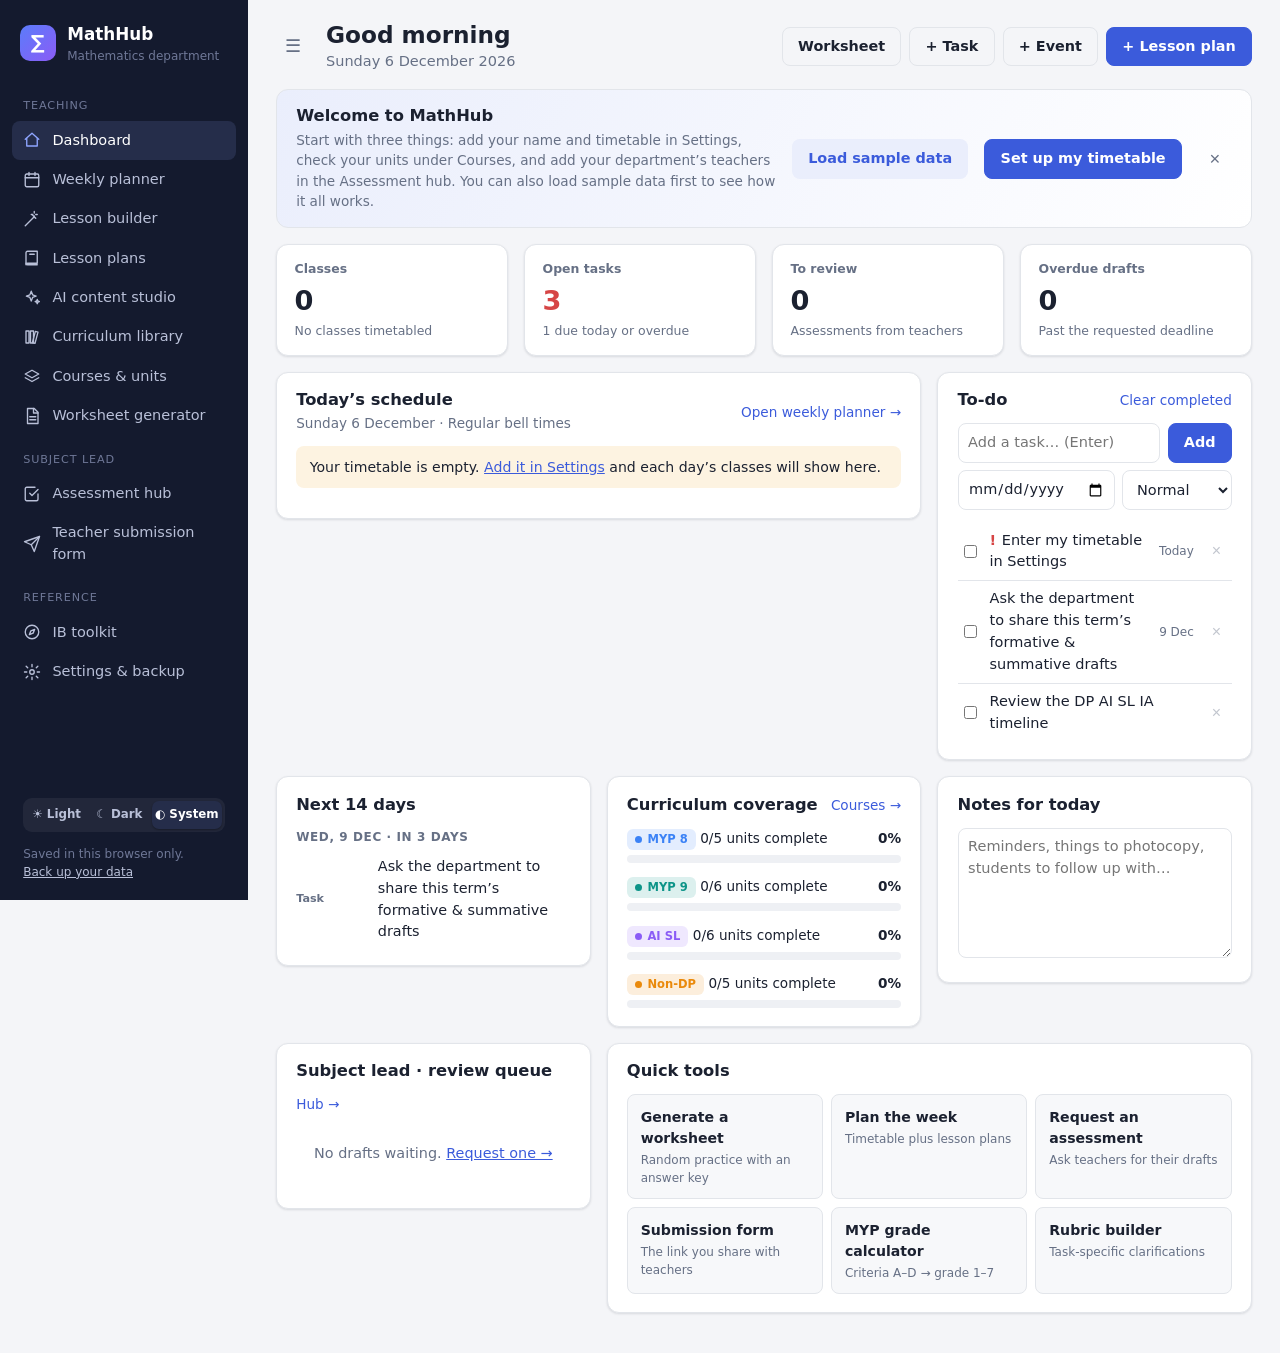
==== commit b7d21040: "Add files via upload" ====
--- a/index.html
+++ b/index.html
@@ -91,6 +91,7 @@
   </div>
 </div>
 <script src="assets/js/core.js"></script>
+<script src="assets/js/prompts.js"></script>
 <script src="assets/js/dashboard.js"></script>
 </body>
 </html>
--- a/assets/css/style.css
+++ b/assets/css/style.css
@@ -216,6 +216,7 @@
 .form-grid .span-2 { grid-column: 1 / -1; }
 .form-row { display: flex; gap: .6rem; flex-wrap: wrap; align-items: flex-end; }
 .form-row > * { flex: 1; min-width: 120px; }
+.form-row > .btn { flex: 0 0 auto !important; min-width: 0; } /* buttons keep their natural width */
 @media (max-width: 640px) { .form-grid { grid-template-columns: 1fr; } }
 
 .chip-group { display: flex; flex-wrap: wrap; gap: .4rem; }
@@ -224,6 +225,7 @@
   border: 1px solid var(--border); border-radius: 999px; padding: .25rem .7rem .25rem .5rem; cursor: pointer; background: var(--surface);
 }
 .chip-check:has(input:checked) { background: var(--primary-soft); border-color: var(--primary); color: var(--primary); }
+.chip-check:has(input:disabled) { opacity: .55; cursor: not-allowed; }
 .chip { display: inline-block; font-size: .75rem; padding: .1rem .55rem; border-radius: 999px; background: var(--surface-3); color: var(--muted); font-weight: 600; }
 
 /* ---------- Cards & layout ---------- */
@@ -499,6 +501,114 @@
 .tl-room { text-align: left; line-height: 1.2; margin: .05rem 0 .1rem; }
 .slot-room { display: inline-block; font-size: .66rem; font-weight: 700; color: var(--text); background: var(--surface-3); border-radius: 4px; padding: 0 .3rem; vertical-align: 1px; }
 
+/* ---------- Lesson builder ---------- */
+.bl-layout { display: grid; grid-template-columns: minmax(0, 1.45fr) minmax(0, 1fr); gap: 1rem; align-items: start; }
+.bl-side { position: sticky; top: 1rem; }
+@media (max-width: 1100px) { .bl-layout { grid-template-columns: 1fr; } .bl-side { position: static; } }
+.bl-step { display: flex; align-items: center; gap: .55rem; margin-bottom: .75rem; }
+.bl-step > span { width: 24px; height: 24px; border-radius: 50%; display: grid; place-items: center; background: var(--primary); color: var(--on-primary); font-size: .78rem; flex: 0 0 24px; }
+.card-head .bl-step { margin-bottom: 0; }
+.topic-pick { max-height: 340px; overflow-y: auto; border: 1px solid var(--border); border-radius: var(--radius-sm); padding: .3rem; background: var(--surface-2); }
+.tp-unit { font-size: .72rem; font-weight: 700; text-transform: uppercase; letter-spacing: .05em; color: var(--muted); padding: .55rem .5rem .25rem; }
+.tp {
+  display: flex; align-items: center; gap: .5rem; width: 100%; text-align: left; font: inherit; font-size: .88rem; color: var(--text);
+  background: transparent; border: 1px solid transparent; border-radius: 7px; padding: .4rem .55rem; cursor: pointer;
+}
+.tp:hover { background: var(--surface); border-color: var(--border); }
+.tp.active { background: var(--primary-soft); border-color: var(--primary); }
+.tp-code { font-size: .72rem; font-weight: 700; color: var(--primary); background: var(--primary-soft); border-radius: 5px; padding: .05rem .35rem; white-space: nowrap; }
+.tp-title { flex: 1; min-width: 0; }
+.tp-cov { font-size: .72rem; color: var(--faint); font-variant-numeric: tabular-nums; }
+.tp-cov.full { color: var(--success); font-weight: 700; }
+.out-row { flex-direction: row; align-items: flex-start; gap: .55rem; padding: .4rem .2rem; border-bottom: 1px solid var(--border); font-weight: 500; color: var(--text); font-size: .9rem; cursor: pointer; }
+.out-row:last-of-type { border-bottom: 0; }
+.out-row input { margin-top: .22rem; }
+.out-text { flex: 1; }
+.cov { font-weight: 800; font-size: .85rem; min-width: 1.2rem; text-align: center; }
+.cov-none { color: var(--faint); }
+.cov-planned { color: var(--info); }
+.cov-taught { color: var(--success); }
+.bl-preview { border-left: 4px solid var(--c); padding: .2rem 0 .2rem .8rem; }
+.bl-preview h3 { font-size: 1.05rem; margin: .15rem 0 .25rem; }
+.bl-preview ul { margin: .25rem 0 0; padding-left: 1.1rem; }
+.cov-bar { display: flex; height: 8px; border-radius: 999px; overflow: hidden; background: var(--surface-3); margin: .25rem 0 .5rem; }
+.cov-taught-bar { background: var(--success); }
+.cov-planned-bar { background: color-mix(in srgb, var(--info) 55%, transparent); }
+.cov-units { margin-top: .6rem; display: flex; flex-direction: column; gap: .15rem; }
+.legend { display: inline-block; width: 10px; height: 10px; border-radius: 3px; vertical-align: -1px; margin-left: .4rem; }
+.legend.taught { background: var(--success); }
+.legend.planned { background: color-mix(in srgb, var(--info) 55%, transparent); }
+
+/* ---------- AI content studio ---------- */
+#promptOut { font-family: Consolas, "Cascadia Mono", monospace; font-size: .8rem; line-height: 1.45; background: var(--surface-2); }
+.md-view { border: 1px solid var(--border); border-radius: var(--radius-sm); padding: .8rem 1rem; background: var(--surface); max-height: 70vh; overflow-y: auto; line-height: 1.55; }
+.md-view h2, .md-view h3, .md-view h4, .md-view h5 { margin: 1rem 0 .4rem; }
+.md-view h2 { font-size: 1.15rem; } .md-view h3 { font-size: 1.02rem; } .md-view h4, .md-view h5 { font-size: .95rem; }
+.md-view > :first-child { margin-top: 0; }
+.md-view ul, .md-view ol { margin: .3rem 0 .7rem; padding-left: 1.4rem; }
+.md-view hr { border: 0; border-top: 1px solid var(--border); margin: 1rem 0; }
+.md-table { overflow-x: auto; margin: .5rem 0 .8rem; }
+.md-view table { border-collapse: collapse; font-size: .88rem; }
+.md-view th, .md-view td { border: 1px solid var(--border); padding: .35rem .6rem; text-align: left; vertical-align: top; }
+.md-view th { background: var(--surface-2); }
+/* 📎 badge on lesson blocks that have files */
+.files-badge {
+  font: inherit; font-size: .66rem; font-weight: 700; line-height: 1; padding: .12rem .3rem; border-radius: 5px; cursor: pointer;
+  border: 1px solid color-mix(in srgb, var(--c, var(--primary)) 45%, var(--border)); background: var(--surface); color: var(--text);
+}
+.files-badge:hover, .files-badge:focus-visible { background: var(--primary); border-color: var(--primary); color: var(--on-primary); }
+.tl-block .files-badge { position: absolute; top: 2px; right: 3px; z-index: 2; }
+.tl-block.micro .files-badge { top: 50%; transform: translateY(-50%); font-size: .6rem; padding: .05rem .25rem; }
+.tl-block:not(.micro):has(.files-badge) .tl-line { padding-right: 2.2rem; }
+.tl-block.micro:has(.files-badge) .tl-micro { padding-right: 2rem; }
+.files-badge.inline { margin-left: .3rem; vertical-align: 1px; }
+@media print { .files-badge { display: none !important; } }
+.dropzone {
+  margin-top: .8rem; border: 2px dashed var(--border); border-radius: var(--radius); padding: 1.1rem 1rem; text-align: center;
+  cursor: pointer; background: var(--surface-2); display: flex; flex-direction: column; align-items: center; gap: .2rem; transition: border-color .15s, background .15s;
+}
+.dropzone:hover, .dropzone.over { border-color: var(--primary); background: var(--primary-soft); }
+.dz-icon { font-size: 1.4rem; color: var(--primary); line-height: 1; }
+/* AI content studio inside the lesson editor */
+.ai-panel { border: 1px solid var(--border); border-radius: var(--radius); background: var(--surface-2); }
+.ai-panel > summary { cursor: pointer; display: flex; flex-wrap: wrap; align-items: baseline; gap: .3rem .7rem; padding: .7rem .9rem; list-style: none; }
+.ai-panel > summary::-webkit-details-marker { display: none; }
+.ai-panel > summary::before { content: '▸'; color: var(--muted); transition: transform .15s; }
+.ai-panel[open] > summary::before { transform: rotate(90deg); }
+.ai-panel-title { font-weight: 700; }
+.ai-panel-body { padding: 0 .9rem .9rem; display: flex; flex-direction: column; gap: .5rem; }
+.ai-sep { border: 0; border-top: 1px solid var(--border); margin: .5rem 0 .2rem; width: 100%; }
+.file-list { list-style: none; margin: .5rem 0 0; padding: 0; }
+.file-list li { display: flex; align-items: center; gap: .6rem; padding: .4rem .2rem; border-bottom: 1px solid var(--border); font-size: .9rem; }
+.file-list li:last-child { border-bottom: 0; }
+.file-list .file-name { flex: 1; min-width: 0; overflow-wrap: anywhere; font-weight: 600; }
+.file-chips { display: flex; flex-wrap: wrap; gap: .3rem; margin-top: .35rem; }
+.file-chip { font: inherit; font-size: .75rem; border: 1px solid var(--border); background: var(--surface-2); color: var(--text); border-radius: 6px; padding: .12rem .45rem; cursor: pointer; max-width: 100%; overflow: hidden; text-overflow: ellipsis; white-space: nowrap; }
+.file-chip:hover { border-color: var(--primary); color: var(--primary); }
+.tpl-layout { display: grid; grid-template-columns: 220px minmax(0, 1fr); gap: 1rem; }
+@media (max-width: 700px) { .tpl-layout { grid-template-columns: 1fr; } }
+.chip.ph { border: 1px solid var(--border); cursor: pointer; font-family: Consolas, monospace; font-weight: 600; }
+.chip.ph:hover { border-color: var(--primary); color: var(--primary); }
+
+/* ---------- Curriculum library ---------- */
+.lib-unit .progress { margin-top: .45rem; max-width: 320px; }
+.lib-body { padding: 0 1rem 1rem 3.9rem; }
+@media (max-width: 760px) { .lib-body { padding-left: 1rem; } }
+.lib-topic { border-top: 1px solid var(--border); padding: .7rem 0 .5rem; }
+.lib-topic:first-child { border-top: 0; }
+.lib-topic-head { display: flex; align-items: center; gap: .5rem; flex-wrap: wrap; }
+.lib-topic-head .grow { flex: 1; }
+.lib-outcomes { list-style: none; margin: .35rem 0 0; padding: 0; }
+.lib-outcomes li { display: flex; gap: .5rem; align-items: flex-start; font-size: .88rem; padding: .15rem 0; }
+.strand-tag { display: inline-block; font-size: .7rem; font-weight: 700; padding: .08rem .45rem; border-radius: 999px; color: var(--s); background: color-mix(in srgb, var(--s) 14%, transparent); }
+.strand-chip { font: inherit; font-size: .78rem; font-weight: 600; border: 1px solid var(--border); background: var(--surface); color: var(--text); border-radius: 999px; padding: .2rem .7rem; cursor: pointer; }
+.strand-chip[style] { border-color: color-mix(in srgb, var(--s) 45%, var(--border)); }
+.strand-chip.active { background: var(--primary); border-color: var(--primary); color: var(--on-primary); }
+.strand-chip[style].active { background: var(--s); border-color: var(--s); color: #fff; }
+.strand-dot { display: inline-block; width: 7px; height: 7px; border-radius: 50%; background: var(--s); vertical-align: 1px; margin-left: .2rem; }
+pre.fmt { margin: 0; font-size: .78rem; background: var(--surface-2); border: 1px solid var(--border); border-radius: var(--radius-sm); padding: .6rem .75rem; white-space: pre-wrap; }
+code { font-size: .85em; background: var(--surface-3); border-radius: 4px; padding: 0 .25rem; }
+
 /* ---------- Lessons ---------- */
 .lesson-group { margin-bottom: 1.2rem; }
 .lesson-group > h3 { font-size: .78rem; text-transform: uppercase; letter-spacing: .06em; color: var(--muted); margin-bottom: .5rem; }
@@ -563,6 +673,17 @@
 .qlist .lvl { font-family: "Segoe UI", sans-serif; font-size: .62rem; color: #999; margin-left: .35rem; vertical-align: super; }
 .sheet .answer-list li { min-height: 0; padding: .12rem 0; }
 .sheet-foot { margin-top: 1.4rem; font-family: "Segoe UI", sans-serif; font-size: .7rem; color: #888; text-align: right; }
+/* LaTeX look: KaTeX typesets the maths; its Computer Modern font (KaTeX_Main) is used for the text too */
+.sheet.tex, .sheet.tex .sheet-course, .sheet.tex .sheet-fields, .sheet.tex h3, .sheet.tex .sheet-foot, .sheet.tex .lvl { font-family: KaTeX_Main, "Latin Modern Roman", "Times New Roman", serif; }
+.sheet.tex { font-size: 16px; }
+.sheet.tex .sheet-course { text-transform: none; font-variant: small-caps; letter-spacing: .04em; font-size: .85rem; }
+.sheet.tex h2 { font-weight: 700; font-size: 1.55rem; }
+.sheet.tex h3 { text-transform: none; letter-spacing: 0; font-size: 1.1rem; font-weight: 700; color: #111; border-bottom: 0; }
+.sheet.tex .sheet-fields { font-size: .9rem; }
+.sheet .kx { cursor: pointer; border-radius: 3px; }
+.sheet .kx .katex { font-size: 1em; }
+.sheet .kx:hover { background: #eef1ff; }
+@media print { .sheet .kx:hover { background: none; } }
 .frac { display: inline-flex; flex-direction: column; vertical-align: middle; text-align: center; font-size: .92em; margin: 0 .12em; line-height: 1.15; }
 .frac > span:first-child { border-bottom: 1px solid currentColor; padding: 0 .2em; }
 .frac > span:last-child { padding: 0 .2em; }
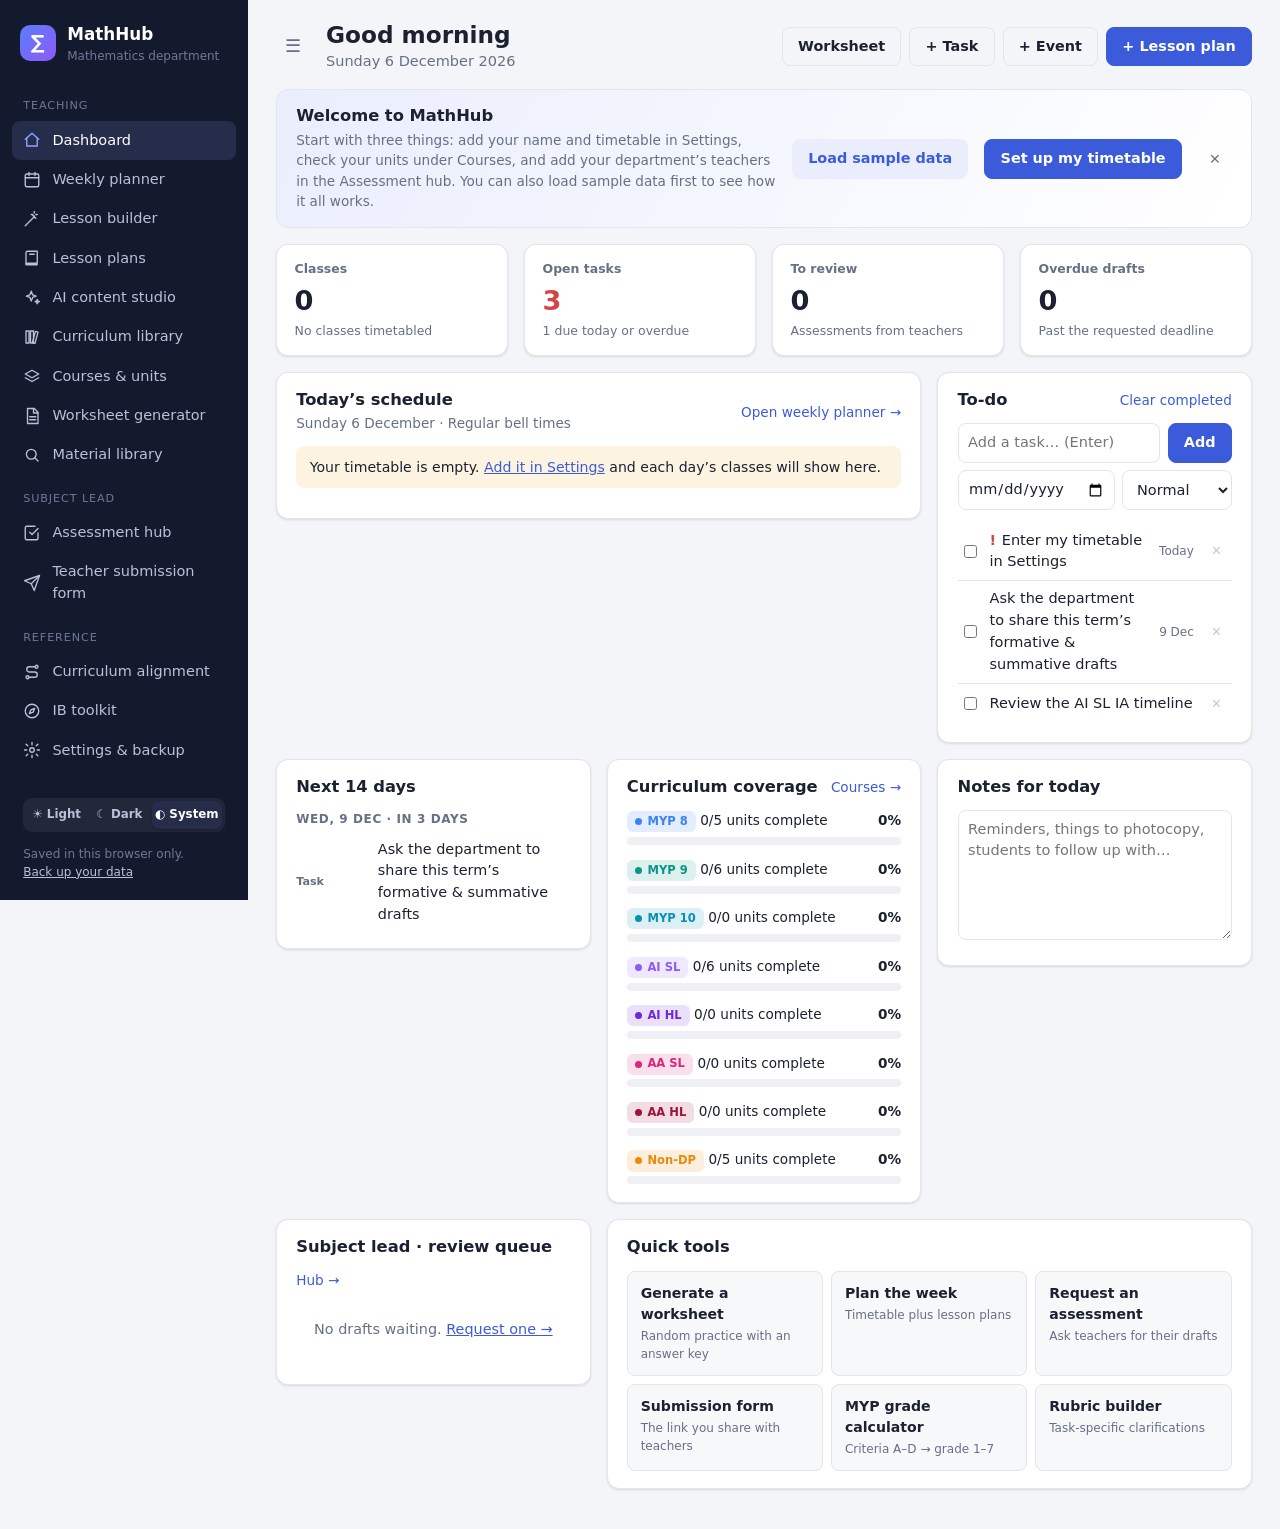
==== commit 7b03aab5: "Bring in latest MathHub from the other computer (7 Oct) Material library, curriculum alignment and p" ====
--- a/index.html
+++ b/index.html
@@ -4,7 +4,8 @@
   <meta charset="UTF-8">
   <meta name="viewport" content="width=device-width, initial-scale=1">
   <title>Dashboard · MathHub</title>
-  <link rel="stylesheet" href="assets/css/style.css">
+  <link rel="icon" href="assets/favicon.svg" type="image/svg+xml">
+  <link rel="stylesheet" href="assets/css/style.css">
   <script>try{var t=localStorage.getItem("mathhub.theme");if(t==="light"||t==="dark")document.documentElement.dataset.theme=t;}catch(e){}</script>
 </head>
 <body data-page="dashboard">
--- a/assets/css/style.css
+++ b/assets/css/style.css
@@ -198,6 +198,7 @@
 }
 .icon-btn:hover { background: var(--surface-3); color: var(--text); }
 .icon-btn.sm { width: 26px; height: 26px; font-size: 1rem; }
+.icon-btn:disabled { opacity: .3; cursor: default; background: none; }
 .link { background: none; border: 0; padding: 0; font: inherit; font-size: .85rem; color: var(--primary); cursor: pointer; text-decoration: none; }
 .link:hover { text-decoration: underline; }
 
@@ -253,6 +254,11 @@
 .banner h2 { margin-bottom: .2rem; }
 
 /* ---------- Badges ---------- */
+.teacher-field { flex-basis: 100%; display: grid; grid-template-columns: 5.5rem 1fr; gap: .5rem; align-items: start; }
+.teacher-field > .small { padding-top: .35rem; }
+.curric-group { display: inline-flex; flex-wrap: wrap; align-items: center; gap: .3rem; padding: .15rem .45rem .15rem .15rem; border: 1px solid var(--border); border-radius: 999px; }
+.curric-name { font-size: .78rem; font-weight: 700; padding: 0 .3rem 0 .45rem; color: var(--muted); }
+.curric-tags { margin-top: .25rem; display: flex; flex-wrap: wrap; gap: .25rem; }
 .badge { display: inline-flex; align-items: center; gap: .3rem; font-size: .72rem; font-weight: 700; padding: .12rem .5rem; border-radius: 999px; white-space: nowrap; }
 .tone-neutral { background: var(--surface-3); color: var(--muted); }
 .tone-info { background: var(--info-soft); color: var(--info); }
@@ -360,6 +366,15 @@
 }
 .tab:hover { color: var(--text); }
 .tab.active { color: var(--text); border-bottom-color: var(--c, var(--primary)); }
+.tab[draggable="true"] { cursor: grab; }
+.drag-handle { cursor: grab; color: var(--muted); font-size: .9rem; letter-spacing: -2px; padding: 0 .15rem; user-select: none; flex: 0 0 auto; }
+.drag-handle:hover { color: var(--text); }
+.row-item.dragging { opacity: .45; }
+.row-item.drop-before { box-shadow: inset 0 3px 0 var(--primary); }
+.row-item.drop-after { box-shadow: inset 0 -3px 0 var(--primary); }
+.tab.dragging { opacity: .45; }
+.tab.drop-before { box-shadow: inset 3px 0 0 var(--primary); }
+.tab.drop-after { box-shadow: inset -3px 0 0 var(--primary); }
 
 /* ---------- Modal ---------- */
 dialog.modal {
@@ -485,6 +500,18 @@
 .slot.ev-block, .slot.ev-card { background: color-mix(in srgb, var(--c) 20%, var(--surface)); border-color: color-mix(in srgb, var(--c) 45%, var(--border)); border-left-color: var(--c); }
 .slot.ev-block:hover, .slot.ev-card:hover { background: color-mix(in srgb, var(--c) 30%, var(--surface)); }
 .slot.ev-block .slot-class, .slot.ev-card .slot-class { color: var(--text); }
+/* duties: half of the ISL Qatar fox's face peeks in from the right edge, faded, behind the text */
+.slot.duty { isolation: isolate; overflow: hidden; }
+.slot.ev-card.duty { position: relative; }
+.slot.duty::before {
+  content: ''; position: absolute; z-index: -1; pointer-events: none;
+  top: 50%; right: 0; height: max(118%, 42px); aspect-ratio: 522 / 445;
+  transform: translate(50%, -50%); /* the face's centre line sits on the right edge: half of it shows */
+  background: url('../../images/fox-face.png') center / contain no-repeat; opacity: .24;
+}
+:root[data-theme="dark"] .slot.duty::before { opacity: .3; }
+@media (prefers-color-scheme: dark) { :root:not([data-theme="light"]) .slot.duty::before { opacity: .3; } }
+@media print { .slot.duty::before { opacity: .18; } }
 .tl-day { cursor: copy; }
 .tl-day .slot { cursor: pointer; }
 .day-add-row { display: flex; gap: .4rem; }
@@ -651,6 +678,30 @@
 .topic-row:last-child { border-bottom: 0; }
 .topic-row label { flex: 1; flex-direction: row; align-items: center; gap: .5rem; font-weight: 500; color: var(--text); font-size: .88rem; cursor: pointer; }
 .topic-row input[type=number] { width: 58px; padding: .2rem .35rem; }
+.topic-row.off label { color: var(--muted); font-weight: 400; cursor: default; }
+.topic-unit { position: sticky; top: 0; z-index: 1; background: var(--surface-2, var(--bg)); padding: .35rem .6rem; font-size: .74rem; font-weight: 700; text-transform: uppercase; letter-spacing: .05em; color: var(--muted); border-bottom: 1px solid var(--border); }
+.ai-badge { display: inline-block; font-size: .64rem; font-weight: 700; letter-spacing: .04em; padding: .05rem .35rem; border-radius: 4px; background: color-mix(in srgb, var(--primary) 18%, transparent); color: var(--primary); vertical-align: 1px; }
+.ai-panel { gap: .6rem; margin-bottom: 1rem; }
+.tex-panel { gap: .6rem; margin-bottom: 1rem; }
+/* TikZ figures (drawn by tikz.js at true size) */
+.sheet .fig { display: block; text-align: center; margin: .5rem 0 .3rem; cursor: pointer; break-inside: avoid; }
+.sheet .fig svg { max-width: 100%; height: auto; overflow: visible; }
+.sheet .fig:hover { outline: 1px dashed #9fb0f5; outline-offset: 4px; }
+.sheet .fig.fig-warn:hover { outline-color: #e0a040; }
+.fig-missing { display: inline-block; font-size: .8em; color: #8a6d00; border: 1px dashed #e0c060; padding: .4rem .6rem; border-radius: 4px; }
+@media print { .sheet .fig:hover { outline: none; } }
+.tex-panel textarea { font-family: ui-monospace, Consolas, monospace; font-size: .8rem; line-height: 1.45; white-space: pre; overflow: auto; tab-size: 2; }
+.ai-steps { margin: 0; padding-left: 1.2rem; display: grid; gap: .7rem; font-size: .88rem; }
+.ai-steps textarea { margin-top: .45rem; font-family: ui-monospace, Consolas, monospace; font-size: .78rem; }
+.ai-row { display: flex; gap: .45rem; align-items: center; flex-wrap: wrap; margin-top: .45rem; }
+#aiTopics { display: flex; flex-wrap: wrap; gap: .35rem; }
+.ai-chip { font-size: .76rem; padding: .15rem .5rem; border-radius: 999px; border: 1px dashed var(--border); color: var(--muted); }
+.ai-chip.done { border-style: solid; color: var(--text); }
+.ai-fix { margin-top: .6rem; padding: .6rem .75rem; border: 1px solid #e0c060; background: color-mix(in srgb, #f5c542 12%, transparent); border-radius: var(--radius-sm); font-size: .85rem; }
+.ai-fix blockquote { margin: .45rem 0; padding: .45rem .6rem; border-left: 3px solid #e0c060; background: var(--surface-2); font-family: ui-monospace, Consolas, monospace; font-size: .78rem; white-space: pre-wrap; }
+.ai-pending { font-style: italic; color: #8a6d00; background: #fff8e1; border: 1px dashed #e0c060; border-radius: 4px; padding: .5rem .7rem; margin: .3rem 0 .6rem; font-size: .9em; }
+@media print { .ai-pending { display: none !important; } }
+.topic-note { margin: 0; padding: .45rem .6rem; font-size: .78rem; color: var(--muted); border-bottom: 1px solid var(--border); }
 .ws-preview { display: flex; flex-direction: column; gap: 1rem; }
 .ws-actions { display: flex; gap: .5rem; flex-wrap: wrap; align-items: center; }
 
@@ -810,3 +861,120 @@
   .day-note:placeholder-shown { display: none; }
   details.unit-card > summary { padding-left: 0; }
 }
+
+/* ---------- Curriculum alignment page ---------- */
+.al-page { display: grid; gap: 1.1rem; }
+.al-legend { display: flex; flex-wrap: wrap; gap: .5rem 1.2rem; margin-top: 1rem; font-size: .8rem; color: var(--muted); }
+.al-legend > span { display: inline-flex; align-items: center; gap: .35rem; }
+.al-gap-mark { display: inline-grid; place-items: center; width: 1.05rem; height: 1.05rem; border-radius: 50%; background: #f59e0b; color: #111; font-size: .7rem; font-weight: 800; flex: 0 0 auto; }
+.al-ext { display: inline-block; font-size: .62rem; font-weight: 800; padding: 0 .3rem; border-radius: 4px; background: color-mix(in srgb, #a855f7 22%, transparent); color: #a855f7; vertical-align: 1px; }
+/* pathway diagram */
+.al-flow { display: flex; align-items: center; gap: .6rem; overflow-x: auto; padding-bottom: .3rem; }
+.al-fork { display: grid; gap: .7rem; flex: 1; min-width: 640px; }
+.al-lane { display: flex; align-items: center; gap: .5rem; padding: .55rem .7rem; border-radius: var(--radius); }
+.al-lane.std { background: color-mix(in srgb, #3b82f6 9%, transparent); border: 1px solid color-mix(in srgb, #3b82f6 30%, transparent); }
+.al-lane.ext { background: color-mix(in srgb, #a855f7 9%, transparent); border: 1px solid color-mix(in srgb, #a855f7 30%, transparent); }
+.al-node { display: grid; gap: .1rem; padding: .5rem .75rem; border-radius: var(--radius-sm); background: var(--surface); border: 1px solid var(--border); min-width: 118px; }
+.al-node strong { font-size: .92rem; }
+.al-node span { font-size: .74rem; color: var(--muted); }
+.al-node.start { align-self: stretch; align-content: center; }
+.al-node.dp { border-color: #3b82f6; }
+.al-node.dp.hl { border-color: #a855f7; }
+.al-arrow { color: var(--muted); font-size: 1.1rem; }
+.al-ends { display: grid; gap: .35rem; }
+/* KPIs */
+.al-kpis { display: grid; grid-template-columns: repeat(auto-fit, minmax(230px, 1fr)); gap: 1rem; }
+.al-kpi { display: grid; gap: .5rem; }
+.al-kpi-head { display: grid; }
+.al-kpi-head strong { font-size: 1.05rem; }
+.al-kpi-num { font-size: 1.7rem; font-weight: 800; line-height: 1.1; }
+.al-kpi-num .small { font-weight: 500; }
+.al-bar { display: flex; height: 10px; border-radius: 999px; overflow: hidden; background: var(--surface-3); }
+.al-bar .r { background: #16a34a; } .al-bar .p { background: #3b82f6; } .al-bar .n { background: #94a3b8; }
+.al-kpi-legend { display: flex; flex-wrap: wrap; gap: .6rem; align-items: center; }
+.al-kpi-legend > span { display: inline-flex; align-items: center; gap: .25rem; }
+.al-findings { margin: 0; padding-left: 1.3rem; display: grid; gap: .6rem; font-size: .9rem; line-height: 1.5; }
+/* heatmap */
+.al-heat td.num { background: color-mix(in srgb, var(--primary) var(--a, 0%), transparent); font-weight: 700; }
+.al-heat .sep { border-left: 2px solid var(--border); }
+.al-heat .al-total td { font-weight: 800; background: var(--surface-2); }
+/* coverage */
+.al-filters { display: flex; flex-wrap: wrap; gap: .4rem; align-items: center; margin: -.4rem 0 .8rem; }
+.chip-btn { font: inherit; font-size: .78rem; font-weight: 600; padding: .25rem .65rem; border-radius: 999px; border: 1px solid var(--border); background: var(--surface); color: var(--muted); cursor: pointer; }
+.chip-btn.active { background: var(--primary-soft); border-color: var(--primary); color: var(--primary); }
+.al-filters .small { margin-left: auto; }
+.al-unit { margin: 1.1rem 0 .45rem; font-size: .95rem; }
+.al-cov td { vertical-align: top; }
+.al-code { white-space: nowrap; width: 5.5rem; }
+.al-title { width: 22%; font-weight: 600; }
+.al-from { width: 30%; }
+.al-chip { display: inline-flex; align-items: baseline; gap: .25rem; margin: 0 .3rem .3rem 0; padding: .12rem .5rem; border-radius: 6px; font-size: .75rem; background: var(--surface-2); border: 1px solid var(--border); line-height: 1.35; }
+.al-chip b { font-size: .68rem; padding: 0 .3rem; border-radius: 4px; color: #fff; }
+.al-chip.g8 b { background: #0891b2; } .al-chip.g9 b { background: #2563eb; } .al-chip.g10 b { background: #7c3aed; }
+.al-chip.dim { opacity: .55; }
+.al-gap { margin-top: .3rem; display: flex; gap: .35rem; align-items: flex-start; color: #b45309; font-weight: 600; }
+:root[data-theme="dark"] .al-gap { color: #fbbf24; }
+@media (prefers-color-scheme: dark) { :root:not([data-theme="light"]) .al-gap { color: #fbbf24; } }
+.al-tags { display: flex; flex-wrap: wrap; gap: .25rem; }
+/* repeats */
+.al-rep tr.none td:first-child { opacity: .6; }
+.al-dp { display: inline-block; font-size: .72rem; padding: .05rem .4rem; border-radius: 4px; margin: 0 .15rem .15rem 0; white-space: nowrap; }
+.al-dp.R { background: color-mix(in srgb, #16a34a 20%, transparent); font-weight: 800; }
+.al-dp.P { background: color-mix(in srgb, #3b82f6 14%, transparent); }
+.al-list { list-style: none; margin: 0; padding: 0; display: grid; gap: .45rem; }
+.al-list li { display: flex; flex-wrap: wrap; gap: .4rem; align-items: baseline; }
+.al-recs { display: grid; grid-template-columns: repeat(auto-fit, minmax(260px, 1fr)); gap: .9rem; }
+.al-rec { border: 1px solid var(--border); border-radius: var(--radius); padding: .8rem 1rem; background: var(--surface-2); }
+.al-rec h3 { font-size: .95rem; margin-bottom: .35rem; }
+.al-rec ul { margin: 0; padding-left: 1.1rem; display: grid; gap: .35rem; font-size: .86rem; }
+@media print {
+  .al-page { display: block; } .al-page > * { margin-bottom: 1rem; break-inside: avoid-page; }
+  .al-filters, #courseTabs, #gradeTabs { display: none !important; }
+  .al-fork { min-width: 0; }
+}
+
+/* ---------- Material library ---------- */
+.mat-page { display: grid; gap: 1.1rem; }
+.mat-searchbar { display: flex; gap: .6rem; }
+.mat-searchbar input { flex: 1; font-size: 1rem; padding: .7rem .9rem; }
+.mat-filters { display: flex; flex-wrap: wrap; gap: .4rem; align-items: center; margin: .8rem 0 .4rem; }
+.mat-grade { width: auto; padding: .25rem .5rem; font-size: .8rem; margin-left: auto; }
+.mat-hit { display: flex; gap: .8rem; align-items: flex-start; padding: .85rem 0; border-top: 1px solid var(--border); }
+.mat-hit-icon { font-size: 1.5rem; line-height: 1; padding-top: .1rem; }
+.mat-hit-head { display: flex; flex-wrap: wrap; gap: .4rem; align-items: center; }
+.mat-snip { margin: .35rem 0 0; font-size: .86rem; line-height: 1.5; color: var(--text); }
+.mat-snip mark { background: color-mix(in srgb, #f59e0b 35%, transparent); color: inherit; border-radius: 3px; padding: 0 .1em; }
+.mat-hit-actions { display: grid; gap: .35rem; flex: 0 0 auto; }
+.mat-score { display: inline-block; width: 46px; height: 5px; border-radius: 999px; background: var(--surface-3); overflow: hidden; margin-left: .2rem; }
+.mat-score i { display: block; height: 100%; background: var(--primary); }
+.mat-sources { display: grid; gap: .8rem; }
+.mat-src { display: flex; gap: 1rem; align-items: center; justify-content: space-between; padding: .8rem 1rem; border: 1px solid var(--border); border-radius: var(--radius); background: var(--surface-2); }
+.mat-src > div:first-child { display: grid; gap: .2rem; }
+.mat-src-actions { display: flex; gap: .4rem; flex-wrap: wrap; flex: 0 0 auto; }
+.mat-progress { display: grid; gap: .35rem; margin-top: .8rem; }
+.mat-bar { height: 6px; border-radius: 999px; background: var(--surface-3); overflow: hidden; }
+.mat-bar span { display: block; height: 100%; width: 0; background: var(--primary); transition: width .2s; }
+@media (max-width: 640px) { .mat-hit { flex-wrap: wrap; } .mat-hit-actions { grid-auto-flow: column; } .mat-src { flex-direction: column; align-items: stretch; } }
+
+/* ---------- Assessment hub: calendar import and tracking ---------- */
+.a-table .block-row th { background: var(--surface-2); font-size: .82rem; text-transform: none; letter-spacing: 0; padding: .45rem .75rem; }
+.a-table .course-tag { margin-top: .2rem; }
+.toddle-copy { font-family: ui-monospace, Consolas, monospace; font-size: .72rem; background: none; border: 1px dashed var(--border); border-radius: 6px; padding: .15rem .35rem; color: inherit; cursor: copy; text-align: left; }
+.toddle-copy:hover { background: var(--surface-2); }
+.toddle-name {font-family: ui-monospace, Consolas, monospace; font-size: .74rem; }
+.cal-import { max-height: 60vh; overflow: auto; }
+.cal-import .table { font-size: .8rem; }
+.cal-import .table td, .cal-import .table th { padding: .4rem .5rem; }
+.cal-import select { width: auto; min-width: 7rem; padding: .2rem .4rem; font-size: .8rem; }
+.cal-import code { font-size: .72rem; }
+.cal-people { display: flex; flex-wrap: wrap; gap: .4rem 1rem; align-items: end; margin: 0 0 .7rem; padding: .6rem .7rem; border: 1px solid var(--border); border-radius: 10px; }
+.cal-people > strong { flex-basis: 100%; }
+.cal-people label { display: flex; flex-direction: column; gap: .2rem; margin: 0; }
+.cal-people select { width: auto; min-width: 11rem; padding: .25rem .4rem; font-size: .8rem; }
+.cal-kind { font-size: .66rem; font-weight: 700; text-transform: uppercase; letter-spacing: .04em; padding: .05rem .4rem; border-radius: 999px; background: var(--surface-3); color: var(--muted); white-space: nowrap; }
+.agenda-item.cal-sit .cal-kind { background: color-mix(in srgb, var(--primary) 18%, transparent); color: var(--primary); }
+.agenda-item.cal-due .cal-kind { background: color-mix(in srgb, #f59e0b 20%, transparent); color: #b45309; }
+.agenda-item.cal-due.late .cal-kind { background: color-mix(in srgb, #dc2626 18%, transparent); color: #dc2626; }
+.agenda-item[data-open-a] { cursor: pointer; }
+.agenda-item[data-open-a]:hover { background: var(--surface-2); }
+.week-block.this-week h4 { color: var(--primary); }
